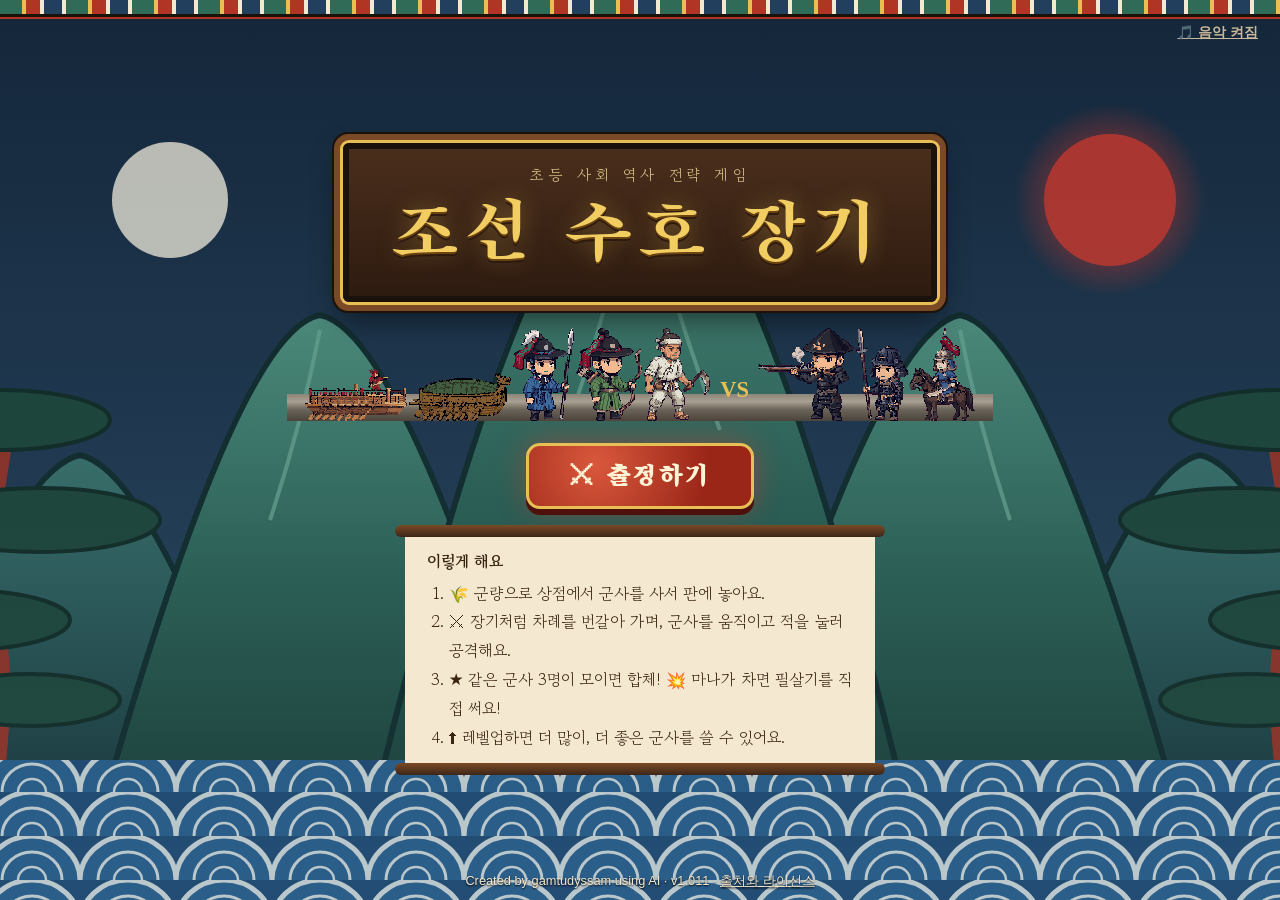
==== index.html @ 7b592078 "국악풍 배경 음악 4곡 추가, 음악·효과음 따로 끄기 (v1.011) Co-Authored-By: Claude Opus 5.5 <noreply@anthropic.com>" ====
<!doctype html>
<html lang="ko">
<head>
<meta charset="utf-8">
<meta name="viewport" content="width=device-width, initial-scale=1, maximum-scale=1, user-scalable=no">
<title>조선 수호 장기</title>
<link rel="preconnect" href="https://fonts.googleapis.com">
<link rel="preconnect" href="https://fonts.gstatic.com" crossorigin>
<link rel="stylesheet" href="https://fonts.googleapis.com/css2?family=Song+Myung&family=Gowun+Batang:wght@400;700&display=swap">
<link rel="stylesheet" href="style.css?v=1.011">
<link rel="stylesheet" href="theme.css?v=1.011">
</head>
<body>

<!-- 시작 화면 -->
<section id="title" class="screen">
  <svg class="ilwol" viewBox="0 0 1600 900" preserveAspectRatio="xMidYMid slice" aria-hidden="true">
    <defs>
      <linearGradient id="gSky" x1="0" y1="0" x2="0" y2="1"><stop offset="0" stop-color="#14263a"/><stop offset="1" stop-color="#2c4c66"/></linearGradient>
      <linearGradient id="gPeak" x1="0" y1="0" x2="0" y2="1"><stop offset="0" stop-color="#5aa58a"/><stop offset=".55" stop-color="#2f6b57"/><stop offset="1" stop-color="#1c4436"/></linearGradient>
      <linearGradient id="gPeak2" x1="0" y1="0" x2="0" y2="1"><stop offset="0" stop-color="#3f7f73"/><stop offset="1" stop-color="#1a3c3a"/></linearGradient>
      <pattern id="pWave" width="96" height="44" patternUnits="userSpaceOnUse">
        <rect width="96" height="44" fill="#1f4d78"/>
        <path d="M-48 44 A48 44 0 0 1 48 44 M48 44 A48 44 0 0 1 144 44" fill="#2a6596" stroke="#e9f1ee" stroke-width="5"/>
        <path d="M-30 44 A30 28 0 0 1 30 44 M66 44 A30 28 0 0 1 126 44" fill="none" stroke="#e9f1ee" stroke-width="3"/>
        <path d="M-14 44 A14 13 0 0 1 14 44 M82 44 A14 13 0 0 1 110 44" fill="none" stroke="#e9f1ee" stroke-width="2.5"/>
      </pattern>
      <radialGradient id="gSun"><stop offset=".7" stop-color="#d9392b"/><stop offset="1" stop-color="#d9392b" stop-opacity="0"/></radialGradient>
    </defs>
    <rect width="1600" height="900" fill="url(#gSky)"/>
    <circle cx="1270" cy="200" r="96" fill="url(#gSun)" opacity=".35"/>
    <circle cx="1270" cy="200" r="66" fill="#d9392b"/>
    <circle cx="330" cy="200" r="58" fill="#efeadb"/>
    <g stroke="#0f2a26" stroke-width="6" stroke-linejoin="round">
      <path d="M60 780 Q170 470 240 455 Q310 470 420 780 Z" fill="url(#gPeak2)"/>
      <path d="M1180 780 Q1290 470 1360 455 Q1430 470 1540 780 Z" fill="url(#gPeak2)"/>
      <path d="M270 780 Q400 330 480 315 Q560 330 700 780 Z" fill="url(#gPeak)"/>
      <path d="M900 780 Q1040 330 1120 315 Q1200 330 1330 780 Z" fill="url(#gPeak)"/>
      <path d="M540 780 Q690 170 800 150 Q910 170 1060 780 Z" fill="url(#gPeak)"/>
    </g>
    <g fill="none" stroke="#7fc3a6" stroke-width="4" opacity=".7">
      <path d="M800 170 Q770 300 730 420 M800 170 Q830 300 880 430"/><path d="M480 330 Q460 430 430 520"/><path d="M1120 330 Q1140 430 1170 520"/>
    </g>
    <g stroke="#f4f7f2" stroke-width="7" stroke-linecap="round" opacity=".9">
      <path d="M690 560 L680 760"/><path d="M915 560 L925 760"/>
    </g>
    <g class="pine">
      <path d="M150 900 C140 800 175 720 150 600 C135 520 170 460 160 400" stroke="#a8321f" stroke-width="22" fill="none"/>
      <path d="M1450 900 C1460 800 1425 720 1450 600 C1465 520 1430 460 1440 400" stroke="#a8321f" stroke-width="22" fill="none"/>
      <g fill="#1e4a35" stroke="#0f2a1e" stroke-width="4">
        <ellipse cx="160" cy="420" rx="110" ry="30"/><ellipse cx="200" cy="520" rx="120" ry="32"/><ellipse cx="120" cy="620" rx="110" ry="30"/><ellipse cx="190" cy="700" rx="90" ry="26"/>
        <ellipse cx="1440" cy="420" rx="110" ry="30"/><ellipse cx="1400" cy="520" rx="120" ry="32"/><ellipse cx="1480" cy="620" rx="110" ry="30"/><ellipse cx="1410" cy="700" rx="90" ry="26"/>
      </g>
    </g>
    <rect y="760" width="1600" height="140" fill="url(#pWave)"/>
    <rect width="1600" height="900" fill="url(#gSky)" opacity=".25"/>
  </svg>
  <div class="dancheong top"></div>
  <div class="title-box">
    <div class="hyunpan"><span class="hp-small">초등 사회 역사 전략 게임</span><h1>조선 수호 장기</h1></div>
    <div class="title-army" id="titleArmy"></div>
    <button class="btn seal" id="btnStart">⚔ 출정하기</button>
    <div class="howto scroll">
      <b>이렇게 해요</b>
      <ol>
        <li>🌾 군량으로 상점에서 군사를 사서 판에 놓아요.</li>
        <li>⚔ 장기처럼 차례를 번갈아 가며, 군사를 움직이고 적을 눌러 공격해요.</li>
        <li>★ 같은 군사 3명이 모이면 합체! 💥 마나가 차면 필살기를 직접 써요!</li>
        <li>⬆ 레벨업하면 더 많이, 더 좋은 군사를 쓸 수 있어요.</li>
      </ol>
    </div>
  </div>
  <button class="btn ghost music-corner" id="btnMusicT">🎵 음악 켜짐</button>
  <footer class="foot">Created by gamtudyssam using AI · <span class="ver"></span> · <a href="credits.html" target="_blank" rel="noopener">출처와 라이선스</a></footer>
</section>

<!-- 장 선택 -->
<section id="chapters" class="screen hidden">
  <div class="dancheong top"></div>
  <h2 class="scr-title">어느 전쟁터로 나갈까요?</h2>
  <div id="chapterList" class="chapter-list"></div>
  <p class="hint">처음이라면 1장부터 차례대로 해 보세요.</p>
  <button class="btn ghost" id="btnBackTitle">← 처음 화면</button>
</section>

<!-- 게임 화면 -->
<section id="game" class="screen hidden">
  <header class="topbar">
    <div class="tb-left">
      <div id="tbChapter" class="tb-ch"></div>
      <div id="tbStage" class="tb-stage"></div>
    </div>
    <div class="tb-right">
      <div id="tbSiege" class="siege-meters hidden">
        <div class="meter"><span>🍚 식량</span><div class="bar"><i id="mFood"></i></div></div>
        <div class="meter"><span>🔥 땔감</span><div class="bar"><i id="mWood"></i></div></div>
      </div>
      <div class="chip lv">Lv.<b id="tbLevel">1</b><div class="xpbar"><i id="tbXp"></i></div><small id="tbXpText"></small></div>
      <div class="chip gold">🌾 <b id="tbGold">0</b> <small id="tbInterest"></small></div>
      <div class="chip">👥 <b id="tbCap">0/0</b></div>
      <div class="chip streak hidden" id="tbStreak"></div>
      <button class="btn icon" id="btnMenu" aria-label="메뉴">⚙</button>
    </div>
  </header>

  <div class="game-main">
    <div class="board-col">
      <div id="board" class="board"></div>
      <div class="bench-label">대기석 <small>군사를 누른 뒤 판 아래쪽 칸을 누르면 놓여요</small></div>
      <div id="bench" class="bench"></div>
      <div class="tray-row"><b>🎒 아이템</b><div id="tray" class="tray"></div></div>
    </div>

    <aside class="side">
      <div id="prepControls" class="panel shop-panel">
        <div class="shop-head">
          <button class="btn small xp" id="btnXp">⬆ 레벨업 <small>🌾4</small></button>
          <span id="odds" class="odds"></span>
          <button class="btn small" id="btnReroll">🔄 다시 뽑기 <small>🌾1</small></button>
        </div>
        <div id="shop" class="shop"></div>
        <div class="row-btns">
          <button class="btn small danger" id="btnSell" disabled>팔기</button>
          <button class="btn big go" id="btnFight">⚔ 전투 시작</button>
        </div>
      </div>
      <div id="battleControls" class="panel hidden">
        <div class="battle-msg" id="battleMsg">우리 차례</div>
        <div class="battle-hint" id="battleHint">움직일 군사를 누르세요</div>
        <div class="battle-btns">
          <button class="btn sk" id="btnSkill" disabled>💥 필살기</button>
          <button class="btn" id="btnWait" disabled>✋ 이 군사는 쉬기</button>
        </div>
        <div class="battle-btns">
          <button class="btn small" id="btnAuto">🤖 남은 군사 자동</button>
          <button class="btn big go" id="btnEndTurn">차례 끝내기 ▶</button>
        </div>
        <button class="btn small" id="btnSpeed">⏩ 적 차례 빠르게</button>
      </div>
      <div class="panel" id="traitPanel"></div>
      <div class="panel info" id="infoPanel"></div>
    </aside>
  </div>
</section>

<!-- 이야기 상자 -->
<div id="story" class="overlay hidden">
  <div class="story-box">
    <div id="storyWho" class="story-who"></div>
    <div id="storyText" class="story-text"></div>
    <div class="story-foot"><button class="btn" id="btnStoryPrev">◀ 이전</button><span id="storyPage" class="muted"></span><button class="btn" id="btnStoryNext">다음 ▶</button></div>
  </div>
</div>

<!-- 범용 창 (퀴즈, 결과, 지도, 회의, 요약) -->
<div id="modal" class="overlay hidden">
  <div class="modal-box" id="modalBox"></div>
</div>

<!-- 메뉴 -->
<div id="menu" class="overlay hidden">
  <div class="modal-box menu-box">
    <h3>메뉴</h3>
    <button class="btn" id="btnMusic">🎵 음악 끄기</button>
    <button class="btn" id="btnSound">🔊 효과음 끄기</button>
    <button class="btn" id="btnRestartCh">↺ 이 장 처음부터</button>
    <button class="btn" id="btnToChapters">📜 장 선택으로</button>
    <button class="btn ghost" id="btnCloseMenu">닫기</button>
    <footer class="foot in-menu">Created by gamtudyssam using AI · <span class="ver"></span> · <a href="credits.html" target="_blank" rel="noopener">출처와 라이선스</a></footer>
  </div>
</div>

<div id="toast" class="toast hidden"></div>

<script src="data.js?v=1.011"></script>
<script src="sprites.js?v=1.011"></script>
<script src="sprites-hd.js?v=1.011"></script>
<script src="engine.js?v=1.011"></script>
<script src="game.js?v=1.011"></script>
</body>
</html>
---- style.css ----
/* 조선 수호 장기 — 스타일 (코드로 직접 만듦) */
:root {
  --bg: #1d2433;
  --bg2: #26304a;
  --panel: #2c3754;
  --panel2: #34416a;
  --ink: #f3ecdc;
  --muted: #a9b2c8;
  --gold: #f0c03a;
  --blue: #4f8de0;
  --red: #e0483d;
  --green: #3cb85c;
  --k: 3px;                        /* 도트 1칸 크기 (JS가 판 크기에 맞춰 바꿈) */
  --hexw: 80px;
  --bsize: min(94vw, 600px, 92vh);
  --sans: "Noto Sans KR", "Apple SD Gothic Neo", "Malgun Gothic", sans-serif;
  --serif: "Noto Serif KR", "AppleMyungjo", "Batang", "Nanum Myeongjo", serif;
}
* { box-sizing: border-box; -webkit-tap-highlight-color: transparent; }
html, body { margin: 0; min-height: 100%; }
body {
  background: radial-gradient(ellipse at 50% 0%, #34406a 0, var(--bg) 70%) fixed;
  color: var(--ink); font-family: var(--sans); font-size: 16px;
  user-select: none; -webkit-user-select: none; overflow-x: hidden;
}
.hidden { display: none !important; }
.muted { color: var(--muted); }
.small { font-size: .82rem; }
a { color: #9cc3ff; }

/* 버튼 */
.btn {
  font: inherit; font-weight: 800; border: 0; border-radius: 12px; padding: 10px 16px; min-height: 46px;
  background: #e9e1cd; color: #2a2118; box-shadow: 0 4px 0 #a99a78; cursor: pointer;
}
.btn:active { transform: translateY(2px); box-shadow: 0 2px 0 #a99a78; }
.btn:disabled { opacity: .45; }
.btn small { font-weight: 700; opacity: .8; }
.btn.big { font-size: 1.15rem; padding: 12px 22px; background: linear-gradient(#4f8de0, #2f68b8); color: #fff; box-shadow: 0 4px 0 #1d4680; }
.btn.go { background: linear-gradient(#ee5a4a, #c0322a); box-shadow: 0 5px 0 #7b1c18; flex: 1; font-size: 1.2rem; }
.btn.small { min-height: 42px; padding: 6px 12px; font-size: .92rem; }
.btn.xp { background: linear-gradient(#5fd07a, #2f9e50); color: #fff; box-shadow: 0 4px 0 #1d6a34; }
.btn.danger { background: #f6d6d3; color: #a2201a; }
.btn.ghost { background: transparent; box-shadow: none; text-decoration: underline; color: var(--muted); }
.btn.icon { width: 44px; min-height: 44px; padding: 0; font-size: 1.25rem; }
.btn.choice { display: block; width: 100%; margin: 8px 0; text-align: left; font-size: 1.05rem; background: #f7f1e3; border: 2px solid #e2d3b2; box-shadow: none; }
.btn.choice.right { background: #dff4e5; border-color: #2f9e50; }
.btn.choice.wrong { background: #fbe0de; border-color: #c0322a; }

/* 도트 그림 */
.spr {
  width: calc(28 * var(--k)); height: calc(26 * var(--k));
  background-image: url(img/units.png); background-repeat: no-repeat;
  background-size: calc(224 * var(--k)) calc(312 * var(--k));
  background-position: calc(var(--x0) * var(--k) * -1) calc(var(--y0) * var(--k) * -1);
  image-rendering: pixelated; image-rendering: crisp-edges;
}
body.beat .piece:not(.odd) .spr, body:not(.beat) .piece.odd .spr,
body.beat .mini:nth-child(odd) .spr { background-position: calc(var(--x1) * var(--k) * -1) calc(var(--y1) * var(--k) * -1); }
.piece.atk .spr { background-position: calc(var(--xa) * var(--k) * -1) calc(var(--ya) * var(--k) * -1) !important; }
.piece.e .spr, .mini.e .spr { transform: scaleX(-1); }
.mini { display: inline-grid; place-items: center; --k: 2px; }

/* 시작 화면 */
.screen { min-height: 100vh; min-height: 100dvh; }
#title { display: flex; flex-direction: column; align-items: center; justify-content: center; padding: 24px 16px 60px; position: relative; }
.title-box { text-align: center; max-width: 560px; }
.title-army { display: flex; justify-content: center; align-items: flex-end; gap: 2px; flex-wrap: wrap; }
.title-army .mini { --k: 3px; }
.title-army .vs { font-family: var(--serif); font-weight: 900; color: var(--gold); font-size: 1.4rem; margin: 0 8px 18px; }
.title-box h1 { font-family: var(--serif); font-size: clamp(2.3rem, 8vw, 3.6rem); margin: 8px 0 4px; letter-spacing: .08em; color: var(--gold); text-shadow: 0 3px 0 #6b4a10, 0 0 24px rgba(240,192,58,.35); }
.title-box .sub { color: var(--muted); margin: 0 0 22px; }
.howto { margin-top: 24px; text-align: left; background: var(--panel); border-radius: 14px; padding: 14px 18px; }
.howto ol { margin: 6px 0 0; padding-left: 22px; line-height: 1.8; }
.foot { position: absolute; bottom: 10px; left: 0; right: 0; text-align: center; font-size: .8rem; color: var(--muted); }
.foot a { color: var(--muted); }
.foot.in-menu { position: static; margin-top: 18px; }

#chapters { padding: 24px 16px; max-width: 960px; margin: 0 auto; text-align: center; }
.scr-title { font-family: var(--serif); font-size: 1.8rem; color: var(--gold); }
.chapter-list { display: grid; grid-template-columns: repeat(auto-fit, minmax(250px, 1fr)); gap: 16px; margin: 20px 0; }
.ch-card { text-align: left; border-radius: 16px; padding: 16px; color: #fff; min-height: 200px; display: flex; flex-direction: column; gap: 8px; cursor: pointer; border: 0; font: inherit; box-shadow: 0 5px 0 rgba(0,0,0,.35); }
.ch-faces { display: flex; gap: 4px; }
.ch-faces .mini { --k: 2.4px; background: rgba(255,255,255,.12); border-radius: 10px; }
.ch-card h3 { margin: 0; font-family: var(--serif); font-size: 1.3rem; }
.ch-card p { margin: 0; opacity: .92; font-size: .95rem; line-height: 1.5; }
.ch-card .ch-status { margin-top: auto; font-weight: 800; }
.hint { color: var(--muted); }

/* 위쪽 막대 */
#game { display: flex; flex-direction: column; }
.topbar { display: flex; justify-content: space-between; align-items: center; gap: 8px; padding: 6px 12px; background: rgba(10,14,24,.55); flex-wrap: wrap; }
.tb-ch { font-size: .8rem; color: var(--muted); }
.tb-stage { font-family: var(--serif); font-weight: 900; font-size: 1.15rem; color: var(--gold); }
.tb-right { display: flex; gap: 6px; align-items: center; flex-wrap: wrap; }
.chip { background: var(--panel); border-radius: 999px; padding: 7px 12px; font-size: .95rem; white-space: nowrap; display: flex; align-items: center; gap: 6px; }
.chip.gold b { color: var(--gold); font-size: 1.1rem; }
.chip small { color: #8fe0a0; font-weight: 700; }
.chip.lv b { color: #8fe0a0; font-size: 1.05rem; }
.xpbar { width: 56px; height: 8px; background: #151b2a; border-radius: 4px; overflow: hidden; }
.xpbar i { display: block; height: 100%; background: #5fd07a; transition: width .4s; }
.chip.streak { background: #6b2a1a; color: #ffd0a0; font-weight: 800; }
.siege-meters { display: flex; gap: 8px; }
.meter { font-size: .78rem; }
.meter .bar { width: 72px; height: 9px; background: #151b2a; border-radius: 5px; overflow: hidden; }
.meter .bar i { display: block; height: 100%; background: #f0a030; transition: width .6s; }

/* 본문 */
.game-main { display: flex; gap: 12px; padding: 10px; justify-content: center; align-items: flex-start; flex-wrap: wrap; }
.board-col { display: flex; flex-direction: column; align-items: center; width: var(--bsize); }

/* 육각 판 */
.board { width: 100%; aspect-ratio: 1.3674; position: relative; border-radius: 18px; overflow: visible; margin-top: 10px; }
.board::before { content: ""; position: absolute; inset: -10px; border-radius: 22px; background: linear-gradient(#3a4a3a, #2a3426); box-shadow: 0 10px 24px rgba(0,0,0,.45); z-index: -1; }
.board.sea::before { background: linear-gradient(#21507a, #173a5c); }
.board.siege::before { background: linear-gradient(#4a3a30, #2e241e); }
.hex { position: absolute; clip-path: polygon(50% 0, 100% 25%, 100% 75%, 50% 100%, 0 75%, 0 25%); transform: scale(.94); cursor: pointer; }
.hex.foe { background: rgba(180,80,70,.28); }
.hex.mine { background: rgba(110,170,120,.32); }
.board.sea .hex.foe { background: rgba(140,90,110,.35); }
.board.sea .hex.mine { background: rgba(110,170,220,.32); }
.board.siege .hex.wall { background: rgba(170,165,150,.45); }
.hex.hl { background: rgba(120,200,255,.55) !important; animation: hlp 1s infinite; }
@keyframes hlp { 50% { filter: brightness(1.25); } }
.frontline { position: absolute; left: 2%; right: 2%; top: calc(100% * (2 * 0.75 + 1 + 0.125) / 4.75); height: 2px; background: repeating-linear-gradient(90deg, rgba(255,230,160,.55) 0 8px, transparent 8px 16px); pointer-events: none; }

/* 말 */
.piece { position: absolute; width: calc(100% / 7.5); height: calc(100% / 4.75); display: grid; place-items: end center; pointer-events: none; transition: left .32s ease, top .32s ease, translate .12s, opacity .5s; z-index: 2; }
.piece .spr { position: relative; z-index: 2; margin-bottom: 4%; transition: filter .1s; }
.piece .base { position: absolute; bottom: 6%; left: 18%; right: 18%; height: 20%; border-radius: 50%; background: radial-gradient(closest-side, var(--tc, #888) 55%, transparent 100%); opacity: .9; z-index: 1; }
.piece .base.enemy { --tc: #c0322a; opacity: .55; }
.piece.fixed .base { display: none; }
.slot .piece, .mini .piece { position: relative; width: 100%; height: 100%; left: 0; top: 0; }
.stars { position: absolute; top: -2%; left: 0; right: 0; text-align: center; color: var(--gold); font-size: calc(var(--hexw) * .2); letter-spacing: -.12em; text-shadow: 0 1px 0 #5a3a00, 0 0 6px rgba(240,192,58,.8); z-index: 4; }
.stars.s3 { color: #ffe680; }
.bars { position: absolute; top: 4%; left: 16%; right: 16%; z-index: 4; display: grid; gap: 1px; }
.hpb, .mpb { position: relative; height: calc(var(--hexw) * .07); min-height: 4px; background: rgba(0,0,0,.6); border-radius: 2px; overflow: hidden; }
.mpb { height: calc(var(--hexw) * .045); min-height: 3px; }
.hpb .hp { position: absolute; left: 0; top: 0; bottom: 0; background: #3cdc6a; transition: width .2s; }
.piece.e .hpb .hp { background: #f0503f; }
.hpb .sh { position: absolute; top: 0; bottom: 0; background: #f4f4f4; }
.mpb .mp { position: absolute; left: 0; top: 0; bottom: 0; background: #4fb0ff; transition: width .2s; }
.its { position: absolute; bottom: -2%; left: 0; right: 0; display: flex; justify-content: center; gap: 1px; font-size: calc(var(--hexw) * .17); z-index: 4; }
.piece.sel .spr { filter: drop-shadow(0 0 3px #7fd0ff) drop-shadow(0 0 6px #7fd0ff); }
.piece.can-item .spr { filter: drop-shadow(0 0 3px #ffe070); }
.piece.flash .spr { animation: flash .18s; }
.piece.dead { opacity: 0; transform: scale(.6) rotate(-8deg); transition: opacity .5s, transform .5s; }
.piece.stunned .spr { filter: grayscale(.6) brightness(.85); }
.piece.preview { opacity: .92; }
.piece.merged .spr { animation: merged 0.8s; }
@keyframes flash { 50% { filter: brightness(2.2) saturate(.3); } }
@keyframes merged { 0% { filter: brightness(3); transform: scale(1.4); } 100% { filter: none; transform: scale(1); } }

.shot { position: absolute; z-index: 6; pointer-events: none; transition: left .2s linear, top .2s linear; margin: -2px 0 0 -10px; }
.shot.arrow { width: 22px; height: 3px; background: linear-gradient(90deg, #d8c090 70%, #e3e8ee 70%); border-radius: 2px; }
.shot.ball { width: 10px; height: 10px; margin: -5px 0 0 -5px; border-radius: 50%; background: #222; box-shadow: 0 0 6px #ff9a1f, 0 0 2px #fff inset; }
.ftext { position: absolute; transform: translate(-50%, -50%); font-weight: 900; color: #fff; text-shadow: 0 0 3px #000, 0 2px 0 #000; font-size: calc(var(--hexw) * .26); z-index: 8; pointer-events: none; animation: rise .9s forwards; white-space: nowrap; }
.ftext.p { color: #ffd6d0; }
.ftext.sk { color: #ffb040; font-size: calc(var(--hexw) * .32); }
.ftext.crit { color: #ffe14d; font-size: calc(var(--hexw) * .38); }
.ftext.heal { color: #7dff9a; }
.ftext.cast { color: #fff; font-size: calc(var(--hexw) * .24); background: rgba(20,30,60,.75); padding: 2px 8px; border-radius: 999px; animation: castup 1.1s forwards; }
.ftext.cast.e { background: rgba(120,20,20,.8); }
@keyframes rise { 0% { transform: translate(-50%, -30%) scale(1.3); } 100% { transform: translate(-50%, -140%); opacity: 0; } }
@keyframes castup { 0% { transform: translate(-50%, 0) scale(.6); } 20% { transform: translate(-50%, -60%) scale(1.15); } 80% { opacity: 1; } 100% { transform: translate(-50%, -110%); opacity: 0; } }
.fx { position: absolute; z-index: 7; pointer-events: none; image-rendering: pixelated; background-repeat: no-repeat; }
.banner { position: absolute; left: 50%; top: 45%; transform: translate(-50%, -50%); z-index: 9; font-family: var(--serif); font-weight: 900; font-size: clamp(1.3rem, 4vw, 2.2rem); color: #fff; padding: 10px 28px; border-radius: 12px; white-space: nowrap; pointer-events: none; animation: bannerIn 1.3s forwards; }
.banner.p { background: linear-gradient(90deg, transparent, rgba(30,70,150,.92) 15%, rgba(30,70,150,.92) 85%, transparent); text-shadow: 0 2px 0 #102040; }
.banner.e { background: linear-gradient(90deg, transparent, rgba(150,30,30,.92) 15%, rgba(150,30,30,.92) 85%, transparent); }
@keyframes bannerIn { 0% { transform: translate(-50%, -50%) scaleX(0); } 12% { transform: translate(-50%, -50%) scaleX(1.05); } 20%, 80% { transform: translate(-50%, -50%) scaleX(1); opacity: 1; } 100% { opacity: 0; } }
.board.shake { animation: shake .35s; }
@keyframes shake { 20% { transform: translate(-5px, 3px); } 40% { transform: translate(5px, -3px); } 60% { transform: translate(-3px, -2px); } 80% { transform: translate(3px, 2px); } }

/* 대기석, 아이템 */
.bench-label { margin: 18px 0 4px; font-weight: 800; font-size: .95rem; align-self: flex-start; }
.bench-label small { font-weight: 400; color: var(--muted); margin-left: 6px; }
.bench { display: grid; grid-template-columns: repeat(6, 1fr); gap: 6px; width: 100%; }
.slot { aspect-ratio: 1.15; min-width: 0; border-radius: 12px; background: rgba(255,255,255,.06); border: 2px dashed rgba(255,255,255,.18); position: relative; cursor: pointer; overflow: hidden; }
.slot .piece { --k: calc(var(--kb, 3px)); }
.slot .its { bottom: 0; }
.tray-row { display: flex; align-items: center; gap: 10px; width: 100%; margin-top: 8px; }
.tray { display: flex; gap: 6px; flex-wrap: wrap; min-height: 44px; align-items: center; }
.item { width: 46px; height: 46px; border-radius: 10px; border: 2px solid #6a7aa0; background: var(--panel2); font-size: 1.5rem; cursor: pointer; }
.item.sel { border-color: var(--gold); box-shadow: 0 0 10px var(--gold); }

/* 옆 패널 */
.side { width: min(94vw, 380px); display: flex; flex-direction: column; gap: 10px; }
.panel { background: var(--panel); border-radius: 14px; padding: 10px 12px; box-shadow: 0 3px 0 rgba(0,0,0,.3); }
.shop-head { display: flex; justify-content: space-between; align-items: center; gap: 6px; margin-bottom: 8px; }
.odds { font-size: .78rem; font-weight: 800; text-align: center; flex: 1; }
.shop { display: grid; grid-template-columns: repeat(5, 1fr); gap: 6px; }
.card { position: relative; font: inherit; color: var(--ink); border-radius: 10px; padding: 4px 2px 6px; display: flex; flex-direction: column; align-items: center; cursor: pointer; text-align: center;
  background: linear-gradient(180deg, var(--tc) -60%, #1d2433 75%); border: 2px solid var(--tc); min-height: 112px; }
.card:active { transform: translateY(2px); }
.card.sold { visibility: hidden; }
.card.poor { filter: grayscale(.8) brightness(.7); }
.card .mini { --k: 2.1px; }
.card .cname { font-weight: 800; font-size: .82rem; line-height: 1.1; }
.card .ctrait { font-size: .75rem; }
.card .ccost { font-weight: 900; color: var(--gold); font-size: .85rem; }
.card .pair { position: absolute; top: -8px; left: 50%; transform: translateX(-50%); background: var(--gold); color: #3a2a00; font-size: .7rem; font-weight: 900; padding: 1px 6px; border-radius: 999px; white-space: nowrap; animation: hlp 1s infinite; }
.card .pair.one { background: #8aa0c8; color: #102030; animation: none; }
.row-btns { display: flex; gap: 8px; margin-top: 10px; }
.battle-msg { font-family: var(--serif); font-size: 1.35rem; font-weight: 900; text-align: center; padding: 6px; color: var(--gold); }
#battleControls { text-align: center; }
.trait { display: grid; grid-template-columns: 24px 1fr auto; align-items: center; gap: 4px; padding: 3px 0; font-size: .92rem; color: var(--muted); }
.trait.on { color: var(--ink); font-weight: 800; }
.trait.on .ti { filter: drop-shadow(0 0 4px var(--gold)); }
.trait .tdesc { grid-column: 2 / 4; font-size: .75rem; font-weight: 400; color: var(--muted); }
.crisis { margin-top: 6px; padding: 6px 8px; border-radius: 8px; background: rgba(0,0,0,.25); font-size: .82rem; color: var(--muted); }
.crisis.on { background: linear-gradient(90deg, #a0501a, #d0902a); color: #fff; font-weight: 800; }
.info { min-height: 110px; }
.info-head { display: flex; gap: 8px; align-items: center; }
.info-head .mini { --k: 2.4px; background: rgba(0,0,0,.25); border-radius: 10px; }
.info h4 { margin: 0; font-size: 1.05rem; }
.tier { font-size: .7rem; color: #fff; padding: 1px 6px; border-radius: 999px; vertical-align: middle; }
.stats { font-size: .85rem; color: var(--muted); }
.skill { margin-top: 6px; font-size: .88rem; background: rgba(79,176,255,.15); border-radius: 8px; padding: 6px 8px; }
.fact { margin: 8px 0 0; line-height: 1.5; font-size: .92rem; }

/* 겹창 */
.overlay { position: fixed; inset: 0; background: rgba(5,8,16,.62); display: flex; align-items: flex-end; justify-content: center; z-index: 50; padding: 16px; }
#modal, #menu { align-items: center; }
.story-box { background: #f7f1e3; color: #2a2118; border-radius: 18px; padding: 18px 20px; width: min(760px, 100%); box-shadow: 0 6px 0 #a99a78; margin-bottom: 4vh; }
.story-who { display: inline-block; font-weight: 900; background: #2f68b8; color: #fff; padding: 4px 12px; border-radius: 999px; margin-bottom: 10px; }
.story-who.king { background: var(--gold); color: #3a2a00; }
.story-who.guide { background: #2f9e50; }
.story-text { font-size: 1.25rem; line-height: 1.7; min-height: 3.4em; word-break: keep-all; }
.story-foot { display: flex; justify-content: space-between; align-items: center; gap: 10px; margin-top: 12px; }
#btnStoryPrev { min-width: 96px; }
.story-foot .muted { color: #8a7a62; }
.modal-box { background: #f7f1e3; color: #2a2118; border-radius: 18px; padding: 20px; width: min(640px, 100%); max-height: 92vh; overflow: auto; box-shadow: 0 6px 0 #a99a78; text-align: center; }
.modal-box .muted { color: #8a7a62; }
.modal-box h3 { font-family: var(--serif); font-size: 1.5rem; margin: 4px 0 12px; }
.modal-box p { line-height: 1.6; word-break: keep-all; }
.modal-box .q { font-size: 1.2rem; font-weight: 700; text-align: left; }
.why { text-align: left; background: #ece2c8; border-radius: 10px; padding: 10px 12px; margin-top: 10px; }
.menu-box { display: flex; flex-direction: column; gap: 10px; width: min(360px, 100%); }
.menu-box .foot a { color: #6a5a42; }
.big-result { font-family: var(--serif); font-size: 2.8rem; font-weight: 900; margin: 6px 0; }
.big-result.win { color: #2f68b8; } .big-result.lose { color: #c0322a; }
.income { background: #ece2c8; border-radius: 12px; padding: 10px 14px; margin: 10px auto 14px; max-width: 340px; text-align: left; font-size: .95rem; line-height: 1.7; }
.income div { display: flex; justify-content: space-between; }
.income .sum { border-top: 1px dashed #a99a78; margin-top: 4px; padding-top: 4px; font-weight: 900; justify-content: center; }
.item-pick { display: grid; grid-template-columns: repeat(3, 1fr); gap: 10px; margin-top: 10px; }
.ipick { border: 2px solid #c9b48a; background: #fff; border-radius: 14px; padding: 12px 8px; font: inherit; cursor: pointer; display: flex; flex-direction: column; align-items: center; gap: 6px; }
.ipick:active { border-color: #2f68b8; }
.ipick .big-ic { font-size: 2.4rem; }
.ipick small { color: #6a5a42; line-height: 1.4; }
.dmg-cards { display: grid; gap: 10px; margin: 12px 0; text-align: left; }
.dmg-card { display: flex; gap: 12px; align-items: center; background: #ece2c8; border-radius: 12px; padding: 12px; font-size: 1.05rem; line-height: 1.5; opacity: 0; animation: appear .5s forwards; }
.dmg-card .ic { font-size: 2rem; }
@keyframes appear { to { opacity: 1; } }
.summary { font-size: 1.15rem; line-height: 2; text-align: left; word-break: keep-all; }
.blank { display: inline-block; min-width: 4.5em; padding: 0 8px; margin: 0 2px; border-radius: 8px; background: #fff; border: 2px dashed #a98a45; color: transparent; cursor: pointer; text-align: center; line-height: 1.6; }
.blank.open { color: #2f68b8; font-weight: 900; border-style: solid; }
.stars-big { font-size: 2.4rem; color: #e0a020; letter-spacing: .1em; }
.meeting { display: grid; grid-template-columns: 1fr 1fr; gap: 10px; margin: 12px 0; }
.opinion { background: #fff; border: 2px solid #e2d3b2; border-radius: 14px; padding: 12px; text-align: left; cursor: pointer; font: inherit; }
.opinion b { display: block; margin-bottom: 6px; }
.opinion small { display: block; margin-top: 8px; color: #2f9e50; font-weight: 700; }
.map-wrap svg { width: 100%; max-height: 52vh; }
.toast { position: fixed; left: 50%; top: 14%; transform: translateX(-50%); background: rgba(10,14,24,.9); color: #fff; padding: 12px 20px; border-radius: 999px; font-weight: 800; z-index: 80; pointer-events: none; border: 1px solid rgba(240,192,58,.5); }

/* 화면 방향 */
@media (orientation: landscape) and (min-width: 900px) {
  :root { --bsize: min(56vw, calc((100vh - 250px) * 1.3674), 760px); }
}
@media (orientation: portrait) {
  :root { --bsize: min(94vw, 46vh * 1.3674, 640px); }
  .side { width: var(--bsize); }
  .game-main { gap: 8px; padding-top: 14px; }
}
@media (max-width: 600px) {
  body { font-size: 15px; }
  .story-text { font-size: 1.08rem; }
  .meeting { grid-template-columns: 1fr; }
  .item-pick { grid-template-columns: 1fr; }
  .chip { padding: 5px 8px; font-size: .82rem; }
  .shop { gap: 4px; }
  .card .mini { --k: 1.6px; }
}

/* 차례제 전투: 갈 수 있는 칸(파랑), 공격할 수 있는 적(빨강), 이미 움직인 군사(흐림) */
.hex.mv { background: rgba(90,175,255,.6) !important; animation: hlp 1s infinite; }
.hex.tg { background: rgba(235,60,45,.62) !important; animation: hlp .8s infinite; }
.piece.can-act .spr { animation: canAct 1.1s infinite; }
@keyframes canAct { 50% { filter: drop-shadow(0 0 3px #ffe58a) drop-shadow(0 0 5px #ffe58a); } }
.piece.done .spr { filter: grayscale(.75) brightness(.78); }
.piece.tgt .spr { filter: drop-shadow(0 0 3px #ff4a35) drop-shadow(0 0 6px #ff4a35); }
.piece.sk-ready .mpb { box-shadow: 0 0 5px 1px #7fd0ff; }
.battle-hint { font-size: .95rem; color: var(--muted); min-height: 2.6em; margin: 0 4px 6px; line-height: 1.35; }
.battle-btns { display: flex; gap: 8px; justify-content: center; flex-wrap: wrap; margin: 6px 0; }
.battle-btns .btn { flex: 1 1 140px; }
.btn.sk.ready { background: linear-gradient(#7fd0ff, #2f7fd0); color: #fff; animation: skPulse 1s infinite; }
@keyframes skPulse { 50% { box-shadow: 0 0 0 3px rgba(127,208,255,.6), 0 0 16px rgba(127,208,255,.8); } }
.info .stats.now { color: #ffe58a; font-weight: 700; }
/* 세로 화면(휴대폰·태블릿): 전투 중에는 대기석·아이템을 숨겨 버튼을 판 바로 아래로 */
@media (orientation: portrait) {
  .in-battle .bench-label, .in-battle .bench, .in-battle .tray-row { display: none; }
}
@media (max-width: 600px) {
  .battle-btns .btn { flex-basis: 120px; font-size: .95rem; padding-left: 8px; padding-right: 8px; }
  .battle-btns .btn.go { font-size: 1.1rem; }
  .battle-msg { font-size: 1.15rem; }
}

/* ───── 역사 규칙 표시 ───── */
/* 숲 칸: 의병이 숨는 곳 */
.hex.forest { box-shadow: inset 0 0 0 999px rgba(38,110,48,.5); }
.hex.forest::after { content: ""; position: absolute; inset: 4% 6%; background: url(img/tiles/forest.png) center / contain no-repeat; image-rendering: pixelated; pointer-events: none; }
.hex.forest.mv, .hex.forest.tg, .hex.forest.hl { box-shadow: none; }
/* 숲에 숨은 의병: 반투명 */
.piece.hidden-in .spr { opacity: .6; }
.piece.hidden-in::before { content: "🌲숨음"; position: absolute; top: -2%; left: 50%; transform: translateX(-50%); z-index: 4; font-size: calc(var(--hexw, 60px) * .14); font-weight: 800; color: #d8ffd0; text-shadow: 0 1px 2px #000; white-space: nowrap; }
/* 학익진이 되는 적 */
.piece.crane::before { content: "🪶학익진"; position: absolute; top: -4%; left: 50%; transform: translateX(-50%); z-index: 4; font-size: calc(var(--hexw, 60px) * .15); font-weight: 900; color: #fff3c0; background: rgba(34,64,94,.9); padding: 1px 5px; border-radius: 6px; white-space: nowrap; }
/* 설명 칸의 역사 규칙 */
.info .rule { margin: 6px 0; padding: 6px 10px; border-radius: 8px; background: rgba(47,107,87,.35); font-size: .9rem; }
/* 문제 위 꼬리표 */
.qtag { display: inline-block; font-size: .72rem; font-weight: 800; padding: 2px 8px; border-radius: 999px; background: #22405e; color: #f4e9d0; vertical-align: middle; }
.story-who.news { background: #6b3a3a; }
/* 역사 한마디 말풍선 */
.board-col { position: relative; }
.saying { position: absolute; left: 50%; top: 8px; transform: translateX(-50%); width: min(94%, 560px); z-index: 20; display: flex; gap: 10px; align-items: center;
  background: rgba(244,233,208,.97); color: #3a2414; border: 2px solid #3d2618; box-shadow: 0 0 0 2px #e7bf55, 0 8px 18px rgba(0,0,0,.45);
  border-radius: 10px; padding: 8px 12px; font-family: var(--body2, inherit); font-size: .98rem; line-height: 1.45; pointer-events: none; animation: sayIn .3s; }
.saying p { margin: 0; }
.saying b { color: #8e2418; }
.saying .mini { flex: none; --k: 2px; }
.saying.out { opacity: 0; transition: opacity .4s; }
@keyframes sayIn { from { opacity: 0; transform: translate(-50%, -8px); } }
@media (max-width: 600px) { .saying { font-size: .88rem; padding: 6px 8px; } .saying .mini { --k: 1.5px; } }

/* ───── 지형 칸 (2차) ───── */
.hex.river { box-shadow: inset 0 0 0 999px rgba(40,110,200,.38); }
.hex.river::after { content: ""; position: absolute; inset: 6% 8%; background: url(img/tiles/river.png) center / contain no-repeat; image-rendering: pixelated; opacity: .9; pointer-events: none; }
.hex.site { box-shadow: inset 0 0 0 999px rgba(200,60,40,.28); }
.hex.site::after { content: ""; position: absolute; inset: 4% 8%; background: url(img/tiles/site.png) center / contain no-repeat; image-rendering: pixelated; pointer-events: none; animation: hlp 1.2s infinite; }
.hex.fort { box-shadow: inset 0 0 0 999px rgba(231,191,85,.42); }
.hex.fort::after { content: ""; position: absolute; inset: 2% 4%; background: url(img/tiles/fort.png) center / contain no-repeat; image-rendering: pixelated; pointer-events: none; }
.hex.paddy { box-shadow: inset 0 0 0 999px rgba(150,170,60,.4); }
.hex.paddy::after { content: ""; position: absolute; inset: 8% 8%; background: url(img/tiles/paddy.png) center / contain no-repeat; image-rendering: pixelated; opacity: .95; pointer-events: none; }
.hex.rock { box-shadow: inset 0 0 0 999px rgba(70,64,58,.75); cursor: not-allowed; }
.hex.rock::after { content: ""; position: absolute; inset: 4% 6%; background: url(img/tiles/rock.png) center / contain no-repeat; image-rendering: pixelated; pointer-events: none; }
.hex.river.mv, .hex.river.tg, .hex.site.mv, .hex.site.tg, .hex.fort.mv, .hex.fort.tg, .hex.paddy.mv, .hex.paddy.tg,
.hex.river.hl, .hex.site.hl, .hex.fort.hl, .hex.paddy.hl { box-shadow: none; }
/* 성벽: 새 그림 없이 돌담 무늬 */
.spr.wallblock { background: url(img/tiles/wall.png) center bottom / contain no-repeat; image-rendering: pixelated; border: 0; box-shadow: none; }
.piece.e .spr.wallblock { transform: none; }
.piece.spawn .spr { animation: merged .8s; }
/* 순서 맞추기 · 원인→결과 잇기 */
.order { display: grid; gap: 6px; }
.order .ocard { text-align: left; }
.order .ocard.on { background: #f2cd62; color: #3a2414; }
.onum { font-weight: 900; color: #8e2418; }
.effects { display: grid; gap: 4px; margin: 6px 0 10px; padding: 8px 10px; background: rgba(47,107,87,.15); border-radius: 8px; text-align: left; }
.match { display: grid; gap: 8px; }
.mrow { display: flex; gap: 8px; align-items: center; justify-content: space-between; text-align: left; }
.mrow .cause { flex: 1; }
.mbtns { display: flex; gap: 4px; flex: none; }
.mbtn { min-width: 40px; padding: 6px 8px; }
.mbtn.on { background: #f2cd62; color: #3a2414; box-shadow: 0 0 0 2px #8e2418; }
.ans { text-align: left; margin: 6px 0; padding-left: 20px; }
@media (max-width: 600px) { .mrow { flex-direction: column; align-items: stretch; } .mbtns { justify-content: flex-end; } }
.piece .spr.wallblock { width: calc(28 * var(--k)); height: calc(26 * var(--k)); }
.music-corner { position: absolute; top: 10px; right: 10px; z-index: 5; font-size: .85rem; padding: 6px 12px; }
---- theme.css ----
/* 조선 수호 장기 — 역사 테마 초안 (옻칠·한지·단청·주칠) (코드로 직접 만듦) */
:root {
  --ink: #f6ecd6; --muted: #c9b89a;
  --hanji: #f4e9d0; --hanji2: #e9dbb9;
  --vermil: #b03524; --jade: #2f6b57; --navy: #22405e; --gold: #e7bf55;
  --title: "Song Myung", var(--serif);
  --body2: "Gowun Batang", var(--serif);
}
body { background: #1b120c radial-gradient(ellipse at 50% -10%, rgba(231,191,85,.16), transparent 60%) fixed; }

/* 단청 띠 */
.dancheong { height: 14px; width: 100%; position: relative; z-index: 3;
  background: repeating-linear-gradient(90deg, #2f6b57 0 22px, #e7bf55 22px 26px, #b03524 26px 40px, #f4e9d0 40px 44px, #22405e 44px 62px, #f4e9d0 62px 66px);
  box-shadow: 0 3px 0 #1b120c, 0 5px 0 #b03524; }
.dancheong.top { position: absolute; top: 0; left: 0; }
#chapters .dancheong.top { position: relative; margin: -24px -16px 18px; width: calc(100% + 32px); }

/* 버튼 */
.btn { background: linear-gradient(#f6ecd6, #e2d0a8); color: #3a2414; box-shadow: 0 4px 0 #8a6a3c; }
.btn.big { background: linear-gradient(#c84a32, #9a2a1c); color: #fff3d6; box-shadow: 0 4px 0 #5e160e, inset 0 0 0 2px rgba(231,191,85,.55); }
.btn.go { background: linear-gradient(#c84a32, #8e2418); color: #fff3d6; box-shadow: 0 5px 0 #4e100a, inset 0 0 0 2px rgba(231,191,85,.6); font-family: var(--title); font-size: 1.35rem; }
.btn.xp { background: linear-gradient(#3f8a6f, #245a48); color: #fff3d6; box-shadow: 0 4px 0 #123a2e; }
.btn.seal { font-family: var(--title); font-size: 1.6rem; letter-spacing: .12em; padding: 14px 40px; min-height: 60px; color: #fff3d6;
  background: radial-gradient(circle at 30% 30%, #d9583c, #9a2618 70%); border: 3px solid #e7bf55; border-radius: 14px;
  box-shadow: 0 6px 0 #4e100a, 0 0 30px rgba(217,57,43,.45); }
.btn.icon { background: linear-gradient(#3d2618, #2a1a12); color: var(--gold); box-shadow: 0 3px 0 #120a06, inset 0 0 0 1px rgba(231,191,85,.5); }

/* 시작 화면 */
#title { overflow: hidden; padding-top: 40px; }
.ilwol { position: absolute; inset: 0; width: 100%; height: 100%; z-index: 0; }
#title .title-box { position: relative; z-index: 2; }
#title .foot { z-index: 2; }
#title .foot, #title .foot a { color: #f4e9d0; text-shadow: 0 1px 2px #000; }
.hyunpan { display: inline-block; padding: 14px 44px 18px; margin: 30px 0 18px; position: relative;
  background: linear-gradient(#4a2e1c, #2e1b10); border: 6px solid #1b120c; border-radius: 6px;
  box-shadow: 0 0 0 3px #e7bf55, 0 0 0 9px #7a4a26, 0 0 0 11px #1b120c, 0 14px 30px rgba(0,0,0,.6); }
.hyunpan .hp-small { display: block; font-family: var(--body2); color: #d9c38a; font-size: .95rem; letter-spacing: .3em; }
.title-box h1 { font-family: var(--title); font-weight: 400; font-size: clamp(2.6rem, 9vw, 4.6rem); margin: 2px 0 0; letter-spacing: .12em;
  color: #f2cd62; text-shadow: 0 2px 0 #6b4310, 0 4px 0 #2e1b10, 0 0 22px rgba(242,205,98,.35); }
.title-army { padding: 4px 18px 0; margin: 4px auto 22px; display: inline-flex; flex-wrap: nowrap;
  background: linear-gradient(180deg, transparent 72%, #8c8478 72%, #a8a092 80%, #6c655b 88%, #4a443c 100%); }
.howto.scroll { position: relative; margin: 24px auto 0; max-width: 470px; background: var(--hanji); color: #3a2414; border-radius: 4px; padding: 16px 22px; font-family: var(--body2); }
.howto.scroll::before, .howto.scroll::after { content: ""; position: absolute; left: -10px; right: -10px; height: 12px; border-radius: 6px; background: linear-gradient(#7a4a26, #3d2618); }
.howto.scroll::before { top: -8px; } .howto.scroll::after { bottom: -8px; }

/* 장 선택 */
.scr-title { font-family: var(--title); font-weight: 400; font-size: 2.1rem; color: #f2cd62; }
.ch-card { background: var(--hanji) !important; color: #3a2414; border-radius: 6px; border-top: 14px solid var(--cc, #2f6b57); box-shadow: 0 6px 0 #6b4a26, 0 10px 22px rgba(0,0,0,.45); }
.ch-card h3 { font-family: var(--title); font-weight: 400; color: #2a1a12; }
.ch-card p { font-family: var(--body2); color: #5a4228; }
.ch-card .ch-status { color: var(--vermil); font-family: var(--title); font-weight: 400; }

/* 게임 화면 */
.topbar { background: linear-gradient(#3d2618, #2a1a12); border-bottom: 3px solid #e7bf55; box-shadow: 0 3px 0 #1b120c, 0 6px 0 #b03524; margin-bottom: 6px; }
.tb-stage { font-family: var(--title); font-weight: 400; font-size: 1.3rem; color: #f2cd62; }
.chip { background: #1b120c; border: 1px solid rgba(231,191,85,.45); }
.panel { background: linear-gradient(#3d2618, #2a1a12); border: 1px solid rgba(231,191,85,.35); }
.card { background: linear-gradient(180deg, var(--tc) -70%, #2a1a12 70%); }
.board { background-size: 100% 100%; image-rendering: pixelated; border-radius: 6px; }
.board.bg-sea { background-image: url(img/bg/sea.png); }
.board.bg-river { background-image: url(img/bg/river.png); }
.board.bg-riverN { background-image: url(img/bg/riverN.png); }
.board.bg-field { background-image: url(img/bg/field.png); }
.board.bg-snow { background-image: url(img/bg/snow.png); }
.board::before, .board.sea::before, .board.siege::before { inset: -14px; border-radius: 10px;
  background: linear-gradient(135deg, #6b4226, #3d2618 40%, #5a3820 60%, #2a1a12); box-shadow: inset 0 0 0 3px #e7bf55, inset 0 0 0 6px #1b120c, 0 12px 26px rgba(0,0,0,.6); }
.hex, .hex.foe, .hex.mine, .board.sea .hex.foe, .board.sea .hex.mine, .board.siege .hex.wall { background: rgba(255,248,225,.3); transform: none; }
.hex.foe { background: rgba(255,200,180,.28); }
.hex.hl { background: rgba(242,205,98,.95) !important; }
.board.bg-river .frontline, .board.bg-riverN .frontline { display: none; }
.slot { background: rgba(61,38,24,.75); border: 2px solid rgba(231,191,85,.35); }

/* 이야기·창: 한지 */
.story-box, .modal-box { background-color: var(--hanji); border: 3px solid #3d2618; box-shadow: 0 0 0 4px #e7bf55, 0 0 0 8px #3d2618, 0 14px 30px rgba(0,0,0,.6); border-radius: 6px; }
.story-text, .modal-box p, .why, .dmg-card, .summary { font-family: var(--body2); }
.story-who, .modal-box h3, .big-result { font-family: var(--title); font-weight: 400; }

/* 시작 화면 크기 맞춤: PC에서 제목이 두 줄로 나뉘지 않게, 휴대폰에서 화면 밖으로 넘치지 않게 */
#title .title-box { max-width: 760px; width: 100%; }
.title-box h1 { white-space: nowrap; }
@media (max-width: 840px) {
  .title-army { padding: 4px 8px 0; max-width: 100%; }
  .title-army .mini { --k: 2px; }
  .title-army .vs { margin: 0 4px 12px; font-size: 1.1rem; }
}
@media (max-width: 560px) {
  .hyunpan { padding: 10px 18px 14px; margin: 22px 0 14px; }
  .hyunpan .hp-small { font-size: .8rem; letter-spacing: .18em; }
  .title-box h1 { font-size: clamp(1.9rem, 10vw, 2.6rem); letter-spacing: .06em; }
  .howto.scroll { padding: 14px 16px; font-size: .92rem; }
}
@media (max-width: 540px) {
  /* 좁은 휴대폰: 군사 8명이 다 들어가지 않으니 5명만 보여 줌 */
  .title-army .mini:nth-child(2), .title-army .mini:nth-child(4), .title-army .mini:nth-last-child(2) { display: none; }
  .title-army .mini { margin: 0 -4px; }
}

/* 육각 칸 테두리를 조금 더 또렷하게 (배경 그림 위에서도 칸이 보이게) */
.hex, .hex.foe, .hex.mine, .board.sea .hex.foe, .board.sea .hex.mine { background: rgba(40,24,12,.38); }
.hex::before { content: ""; position: absolute; inset: 1.5px; clip-path: polygon(50% 0, 100% 25%, 100% 75%, 50% 100%, 0 75%, 0 25%); background: rgba(255,248,225,.10); pointer-events: none; }
.hex.foe::before { background: rgba(255,170,150,.12); }
.hex.mine::before { background: rgba(255,248,225,.14); }

/* 1-1 상륙전 배경, 배에 탄 군사 */
.board.bg-landing { background-image: url(img/bg/landing.png); }
.hex.water::after { content: ""; position: absolute; inset: 0; background: rgba(40,110,180,.10); pointer-events: none; }
.piece .cargo { position: absolute; bottom: 30%; left: 50%; transform: translateX(-50%); display: flex; gap: 0; z-index: 3; pointer-events: none; }
.piece .cargo .mini { --k: var(--kcargo, 1.6px); margin: 0 -12%; }
.slot .piece .cargo .mini { --k: calc(var(--kcargo, 1.6px) * .8); }

/* 고해상도 도트 캐릭터 (Gemini 원화) */
.spr.hd { background-size: 100% 100% !important; background-position: center bottom !important; image-rendering: pixelated; translate: 0 0; }
.piece .spr.hd { animation: hdIdle 1.8s ease-in-out infinite; }
.piece.odd .spr.hd { animation-delay: -.9s; }
.piece.e .spr.hd, .mini.e .spr.hd { transform: none; scale: -1 1; }
.piece.atk .spr.hd { rotate: 9deg; translate: 6% -4%; }
.piece.e.atk .spr.hd { rotate: -9deg; }
.spr.hd.ship { animation-name: hdSail; }
@keyframes hdIdle { 50% { translate: 0 -3%; } }
@keyframes hdSail { 50% { translate: 0 -2%; rotate: -1.5deg; } }
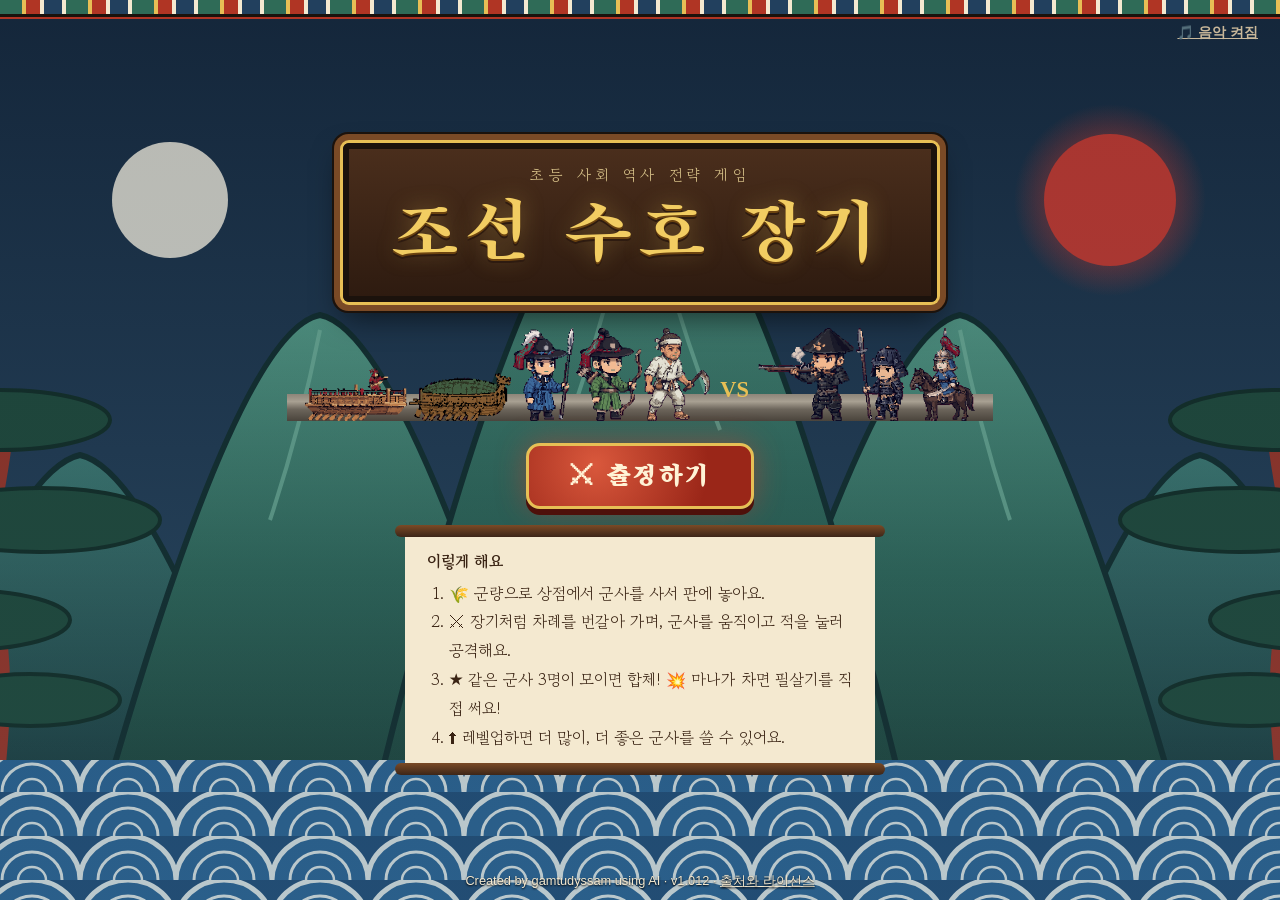
==== commit 8e461e32: "원인→결과 표시, 교과서 빈칸 직접 쓰기, 2-1 신립 들판 강제, 칸 위치·앞뒤 순서·그림 선명도·움직임, 범위 공격 미리 보기 (v1.012) Co-Authored-By: Cl" ====
--- a/index.html
+++ b/index.html
@@ -7,8 +7,8 @@
 <link rel="preconnect" href="https://fonts.googleapis.com">
 <link rel="preconnect" href="https://fonts.gstatic.com" crossorigin>
 <link rel="stylesheet" href="https://fonts.googleapis.com/css2?family=Song+Myung&family=Gowun+Batang:wght@400;700&display=swap">
-<link rel="stylesheet" href="style.css?v=1.011">
-<link rel="stylesheet" href="theme.css?v=1.011">
+<link rel="stylesheet" href="style.css?v=1.012">
+<link rel="stylesheet" href="theme.css?v=1.012">
 </head>
 <body>
 
@@ -172,10 +172,10 @@
 
 <div id="toast" class="toast hidden"></div>
 
-<script src="data.js?v=1.011"></script>
-<script src="sprites.js?v=1.011"></script>
-<script src="sprites-hd.js?v=1.011"></script>
-<script src="engine.js?v=1.011"></script>
-<script src="game.js?v=1.011"></script>
+<script src="data.js?v=1.012"></script>
+<script src="sprites.js?v=1.012"></script>
+<script src="sprites-hd.js?v=1.012"></script>
+<script src="engine.js?v=1.012"></script>
+<script src="game.js?v=1.012"></script>
 </body>
 </html>
--- a/style.css
+++ b/style.css
@@ -365,3 +365,30 @@
 @media (max-width: 600px) { .mrow { flex-direction: column; align-items: stretch; } .mbtns { justify-content: flex-end; } }
 .piece .spr.wallblock { width: calc(28 * var(--k)); height: calc(26 * var(--k)); }
 .music-corner { position: absolute; top: 10px; right: 10px; z-index: 5; font-size: .85rem; padding: 6px 12px; }
+
+/* 원인 → 결과 (v1.012) */
+.effects .etag { display: block; font-weight: 900; color: #1e5a3c; margin-bottom: 2px; font-size: .9rem; }
+.etag2 { display: inline-block; font-weight: 900; color: #1e5a3c; font-size: .8rem; padding: 0 6px; margin-right: 4px; border-radius: 6px; background: #d6ead9; }
+.mhead { display: flex; align-items: center; gap: 8px; font-weight: 900; font-size: .9rem; padding: 0 4px; }
+.mhead .h-cause { flex: 1; color: #8e2418; }
+.mhead .h-eff { color: #1e5a3c; }
+.ctag { display: inline-block; font-size: .8rem; font-weight: 900; color: #fff; background: #a8392b; padding: 0 6px; margin-right: 6px; border-radius: 6px; vertical-align: 1px; }
+.marrow { font-size: 1.3rem; color: #8e6a2a; flex: none; }
+@media (max-width: 600px) { .marrow { transform: rotate(90deg); align-self: center; } }
+/* 교과서 정리: 직접 쓰기 */
+input.blank { font: inherit; color: #2f68b8; font-weight: 900; cursor: text; min-width: 4em; width: auto; }
+input.blank:focus { outline: 3px solid #f2cd62; }
+input.blank.ok { border-style: solid; border-color: #2f7d4f; background: #e3f4e6; }
+input.blank.shown { border-style: solid; border-color: #8f887c; background: #efe9dc; color: #6a5a40; }
+input.blank.wrong { border-color: #c0392b; background: #fde4e0; animation: shakeX .35s; }
+#sCheck + #sNext, #sNext { margin-left: 0; }
+@keyframes shakeX { 25% { transform: translateX(-4px); } 75% { transform: translateX(4px); } }
+/* 2-1 신립 */
+.forced { display: flex; gap: 14px; align-items: center; margin: 8px 0 12px; text-align: left; }
+.forced .face { flex: none; display: flex; flex-direction: column; align-items: center; gap: 4px; --k: 3px; }
+.forced .face b { font-size: .9rem; color: #8e2418; white-space: nowrap; }
+.forced .bubble { position: relative; background: #fff; border: 2px solid #a98a45; border-radius: 12px; padding: 12px 14px; line-height: 1.6; word-break: keep-all; }
+.forced .bubble::before { content: ''; position: absolute; left: -10px; top: 50%; margin-top: -8px; border: 8px solid transparent; border-right-color: #a98a45; border-left: 0; }
+.meeting.dim .opinion { cursor: default; }
+.meeting.dim .opinion.x { opacity: .55; text-decoration: line-through; }
+.meeting.dim .opinion.pick { box-shadow: 0 0 0 3px #d4473a; }
--- a/theme.css
+++ b/theme.css
@@ -118,3 +118,41 @@
 .spr.hd.ship { animation-name: hdSail; }
 @keyframes hdIdle { 50% { translate: 0 -3%; } }
 @keyframes hdSail { 50% { translate: 0 -2%; rotate: -1.5deg; } }
+
+/* ── v1.012 칸 안 자리·앞뒤 순서·움직임 ── */
+/* 그림은 4배로 키운 원본을 부드럽게 줄여 그림 → 도트 크기가 고르게 보임 */
+.spr.hd { image-rendering: auto; }
+/* 발이 칸 가운데 아래쪽(약 3/4 높이)에 서도록 */
+.piece .spr { margin-bottom: calc(var(--hexw, 60px) * .27); }
+.piece .base { bottom: calc(var(--hexw, 60px) * .19); height: calc(var(--hexw, 60px) * .17); left: 20%; right: 20%; }
+.piece .bars { top: auto; bottom: calc(var(--hexw, 60px) * .27 + var(--k) * 31 + 2px); }
+.piece .stars { top: auto; bottom: calc(var(--hexw, 60px) * .27 + var(--k) * 31 + var(--hexw, 60px) * .08); }
+.piece .its { bottom: calc(var(--hexw, 60px) * .04); }
+.slot .piece .spr, .mini .piece .spr { margin-bottom: 4%; }
+.slot .piece .base { bottom: 6%; height: 20%; }
+.slot .piece .bars, .slot .piece .stars { bottom: auto; top: 2%; }
+/* 효과·글씨는 군사보다 위에 */
+.shot { z-index: 30; } .fx { z-index: 31; } .ftext { z-index: 32; } .banner { z-index: 33; }
+/* 보는 방향 */
+.piece.face-l .spr.hd { scale: -1 1; }
+.piece.face-r .spr.hd { scale: 1 1; }
+/* 걷기: 통통 튀며 이동 */
+.piece { transition: left .36s ease-in-out, top .36s ease-in-out, translate .16s ease-out, opacity .5s; }
+.piece.walk .spr.hd { animation: hdWalk .18s ease-in-out 2; }
+@keyframes hdWalk { 0%, 100% { transform: none; } 50% { transform: translateY(-9%) rotate(4deg); } }
+/* 근접 공격: 몸을 뒤로 젖혔다가 앞으로 찌르기 (방향은 scale로 함께 뒤집힘) */
+.piece.atk-m .spr.hd { animation: hdMelee .42s ease-out; }
+@keyframes hdMelee { 0% { transform: none; } 25% { transform: translateX(-8%) rotate(-10deg); } 50% { transform: translateX(10%) rotate(12deg) scale(1.08, .94); } 100% { transform: none; } }
+/* 원거리 공격: 쏠 때 뒤로 밀리는 반동 */
+.piece.atk-r .spr.hd { animation: hdRanged .42s ease-out; }
+@keyframes hdRanged { 0% { transform: none; } 20% { transform: translateX(3%) scale(1.04); } 40% { transform: translateX(-9%) rotate(-5deg); } 100% { transform: none; } }
+/* 맞을 때 움찔 */
+.piece.flash .spr.hd { animation: hdHit .3s ease-out; }
+@keyframes hdHit { 0% { transform: none; filter: brightness(2.4) saturate(.3); } 40% { transform: translateX(-6%); } 100% { transform: none; filter: none; } }
+/* 범위 공격 미리 보기(노랑)와 맞은 칸(빨강) */
+.board .hex.aoe::before, .board .hex.aoe-c::before { content: ""; position: absolute; inset: 6%; clip-path: polygon(50% 0, 100% 25%, 100% 75%, 50% 100%, 0 75%, 0 25%); background: rgba(255, 214, 64, .42); box-shadow: inset 0 0 0 3px #ffd640; z-index: 1; pointer-events: none; animation: aoePulse .8s ease-in-out infinite; }
+.board .hex.aoe-c::before { background: rgba(255, 120, 40, .55); }
+@keyframes aoePulse { 50% { opacity: .55; } }
+.board .hex.aoe-hit::before { content: ""; position: absolute; inset: 2%; clip-path: polygon(50% 0, 100% 25%, 100% 75%, 50% 100%, 0 75%, 0 25%); background: radial-gradient(circle, rgba(255, 230, 120, .9), rgba(230, 60, 30, .7) 60%, rgba(230, 60, 30, 0)); z-index: 1; pointer-events: none; animation: aoeHit .7s ease-out forwards; }
+@keyframes aoeHit { 0% { opacity: 1; transform: scale(.6); } 100% { opacity: 0; transform: scale(1.05); } }
+.board .piece .cargo { bottom: calc(var(--hexw, 60px) * .27 + var(--k) * 7); }
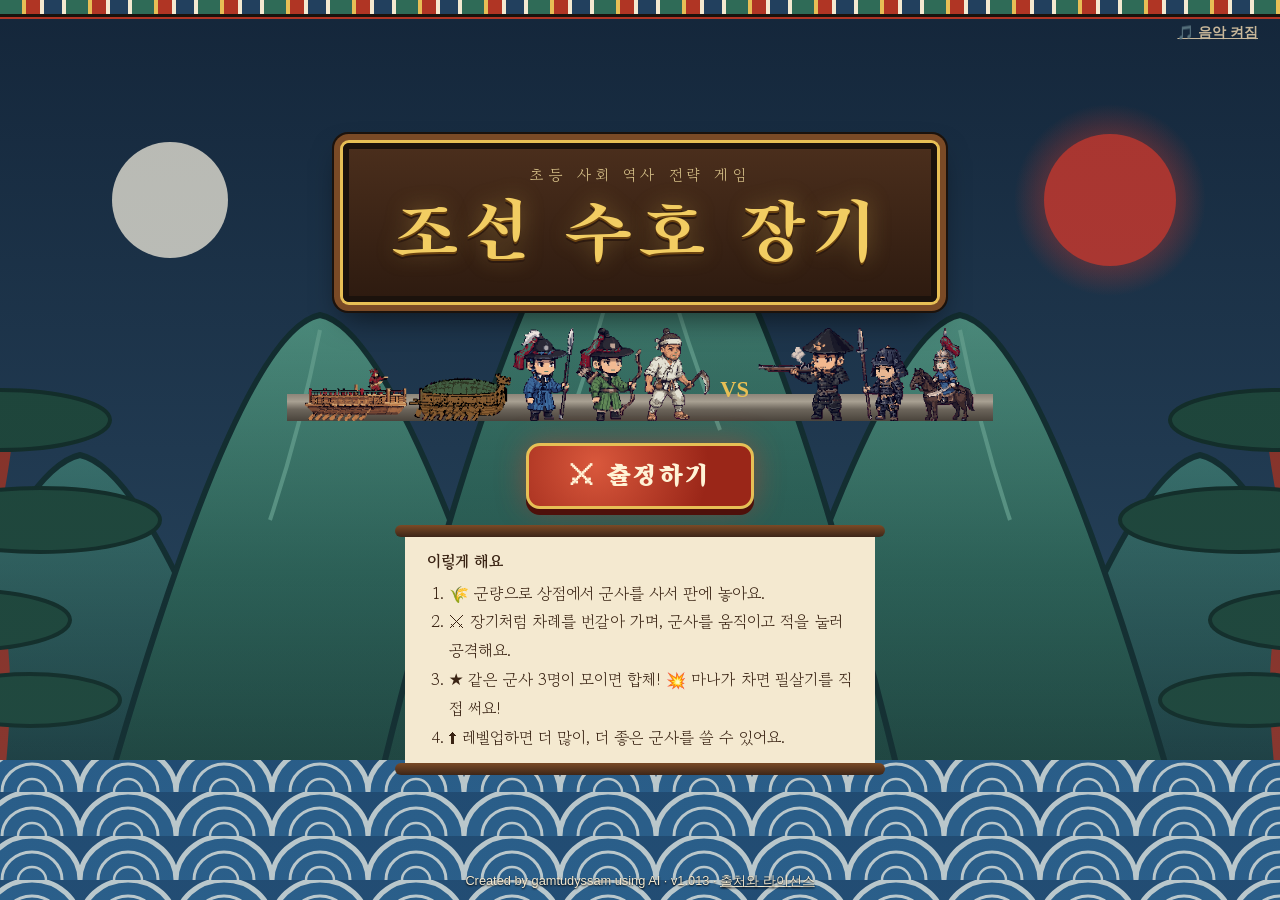
==== commit 20ae7957: "1-1 상점에 병선이 안 나오던 문제: 배가 없으면 꼭 하나 보여 줌 (v1.013) Co-Authored-By: Claude Opus 5.5 <noreply@anthropic.c" ====
--- a/index.html
+++ b/index.html
@@ -7,8 +7,8 @@
 <link rel="preconnect" href="https://fonts.googleapis.com">
 <link rel="preconnect" href="https://fonts.gstatic.com" crossorigin>
 <link rel="stylesheet" href="https://fonts.googleapis.com/css2?family=Song+Myung&family=Gowun+Batang:wght@400;700&display=swap">
-<link rel="stylesheet" href="style.css?v=1.012">
-<link rel="stylesheet" href="theme.css?v=1.012">
+<link rel="stylesheet" href="style.css?v=1.013">
+<link rel="stylesheet" href="theme.css?v=1.013">
 </head>
 <body>
 
@@ -172,10 +172,10 @@
 
 <div id="toast" class="toast hidden"></div>
 
-<script src="data.js?v=1.012"></script>
-<script src="sprites.js?v=1.012"></script>
-<script src="sprites-hd.js?v=1.012"></script>
-<script src="engine.js?v=1.012"></script>
-<script src="game.js?v=1.012"></script>
+<script src="data.js?v=1.013"></script>
+<script src="sprites.js?v=1.013"></script>
+<script src="sprites-hd.js?v=1.013"></script>
+<script src="engine.js?v=1.013"></script>
+<script src="game.js?v=1.013"></script>
 </body>
 </html>
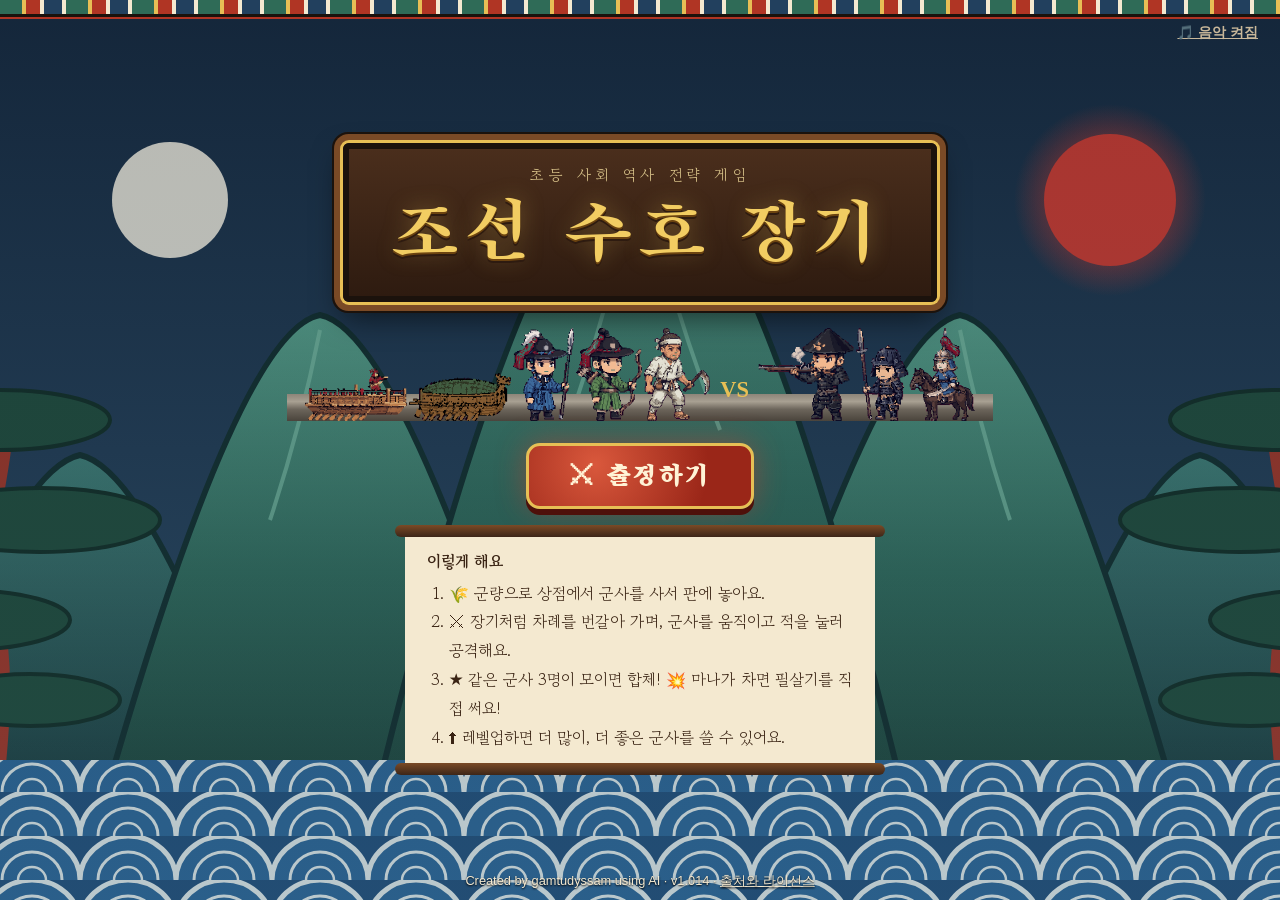
==== commit 9bf877a0: "이동 미리 보기: 반투명 군사, 패드는 두 번 눌러 이동, 그 자리에서 칠 수 있는 적 표시 (v1.014) Co-Authored-By: Claude Opus 5.5 <norepl" ====
--- a/index.html
+++ b/index.html
@@ -7,8 +7,8 @@
 <link rel="preconnect" href="https://fonts.googleapis.com">
 <link rel="preconnect" href="https://fonts.gstatic.com" crossorigin>
 <link rel="stylesheet" href="https://fonts.googleapis.com/css2?family=Song+Myung&family=Gowun+Batang:wght@400;700&display=swap">
-<link rel="stylesheet" href="style.css?v=1.013">
-<link rel="stylesheet" href="theme.css?v=1.013">
+<link rel="stylesheet" href="style.css?v=1.014">
+<link rel="stylesheet" href="theme.css?v=1.014">
 </head>
 <body>
 
@@ -172,10 +172,10 @@
 
 <div id="toast" class="toast hidden"></div>
 
-<script src="data.js?v=1.013"></script>
-<script src="sprites.js?v=1.013"></script>
-<script src="sprites-hd.js?v=1.013"></script>
-<script src="engine.js?v=1.013"></script>
-<script src="game.js?v=1.013"></script>
+<script src="data.js?v=1.014"></script>
+<script src="sprites.js?v=1.014"></script>
+<script src="sprites-hd.js?v=1.014"></script>
+<script src="engine.js?v=1.014"></script>
+<script src="game.js?v=1.014"></script>
 </body>
 </html>
--- a/theme.css
+++ b/theme.css
@@ -156,3 +156,13 @@
 .board .hex.aoe-hit::before { content: ""; position: absolute; inset: 2%; clip-path: polygon(50% 0, 100% 25%, 100% 75%, 50% 100%, 0 75%, 0 25%); background: radial-gradient(circle, rgba(255, 230, 120, .9), rgba(230, 60, 30, .7) 60%, rgba(230, 60, 30, 0)); z-index: 1; pointer-events: none; animation: aoeHit .7s ease-out forwards; }
 @keyframes aoeHit { 0% { opacity: 1; transform: scale(.6); } 100% { opacity: 0; transform: scale(1.05); } }
 .board .piece .cargo { bottom: calc(var(--hexw, 60px) * .27 + var(--k) * 7); }
+
+/* ── v1.014 이동 미리 보기 ── */
+.piece.ghost { opacity: .5; pointer-events: none; }
+.piece.ghost .spr.hd { animation: none; filter: drop-shadow(0 0 3px #7fd0ff) drop-shadow(0 0 6px #7fd0ff); }
+.piece.ghost .base { opacity: .6; }
+.board .hex.ghost-at::before { background: rgba(127, 208, 255, .38); }
+.board .hex.pv-tg::before { background: rgba(255, 154, 46, .38); box-shadow: inset 0 0 0 3px #ff9a2e; }
+.piece.pv-tgt .spr { filter: drop-shadow(0 0 3px #ff9a2e) drop-shadow(0 0 6px #ff9a2e); }
+.piece.pv-tgt::after { content: "⚔"; position: absolute; left: 50%; bottom: calc(var(--hexw, 60px) * .27 + var(--k) * 31 + var(--hexw, 60px) * .1); transform: translateX(-50%); z-index: 5; font-size: calc(var(--hexw, 60px) * .26); line-height: 1; padding: 2px 5px; border-radius: 8px; background: rgba(160, 60, 10, .9); color: #fff; box-shadow: 0 0 0 2px #ffcf7a; animation: pvBob .7s ease-in-out infinite; pointer-events: none; }
+@keyframes pvBob { 50% { translate: 0 -12%; } }
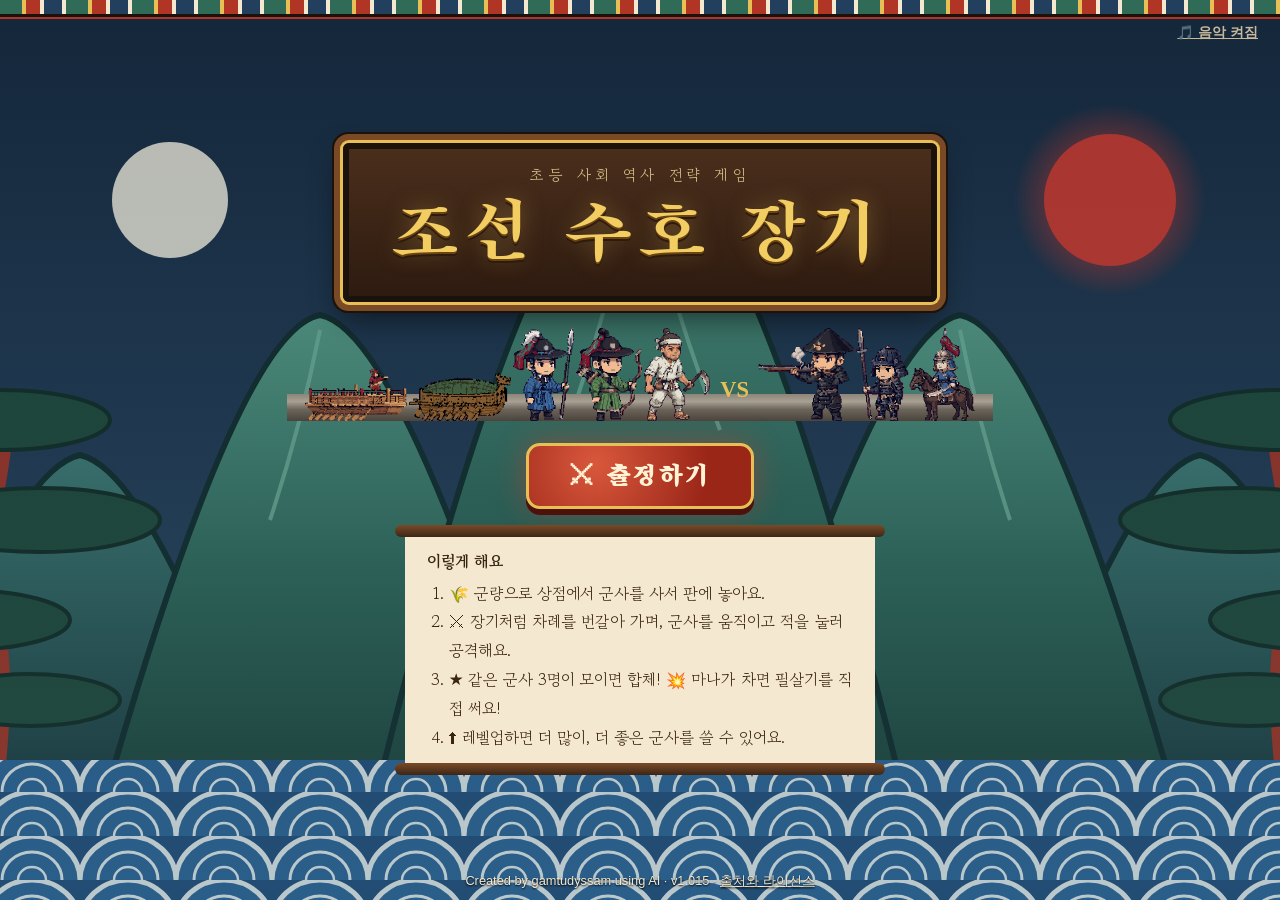
==== commit 225e6db7: "학익진 연출: 배들이 학 날개 모양으로 적을 둘러싸고 한꺼번에 포격 (v1.015) Co-Authored-By: Claude Opus 5.5 <noreply@anthropic.co" ====
--- a/index.html
+++ b/index.html
@@ -7,8 +7,8 @@
 <link rel="preconnect" href="https://fonts.googleapis.com">
 <link rel="preconnect" href="https://fonts.gstatic.com" crossorigin>
 <link rel="stylesheet" href="https://fonts.googleapis.com/css2?family=Song+Myung&family=Gowun+Batang:wght@400;700&display=swap">
-<link rel="stylesheet" href="style.css?v=1.014">
-<link rel="stylesheet" href="theme.css?v=1.014">
+<link rel="stylesheet" href="style.css?v=1.015">
+<link rel="stylesheet" href="theme.css?v=1.015">
 </head>
 <body>
 
@@ -172,10 +172,10 @@
 
 <div id="toast" class="toast hidden"></div>
 
-<script src="data.js?v=1.014"></script>
-<script src="sprites.js?v=1.014"></script>
-<script src="sprites-hd.js?v=1.014"></script>
-<script src="engine.js?v=1.014"></script>
-<script src="game.js?v=1.014"></script>
+<script src="data.js?v=1.015"></script>
+<script src="sprites.js?v=1.015"></script>
+<script src="sprites-hd.js?v=1.015"></script>
+<script src="engine.js?v=1.015"></script>
+<script src="game.js?v=1.015"></script>
 </body>
 </html>
--- a/theme.css
+++ b/theme.css
@@ -166,3 +166,21 @@
 .piece.pv-tgt .spr { filter: drop-shadow(0 0 3px #ff9a2e) drop-shadow(0 0 6px #ff9a2e); }
 .piece.pv-tgt::after { content: "⚔"; position: absolute; left: 50%; bottom: calc(var(--hexw, 60px) * .27 + var(--k) * 31 + var(--hexw, 60px) * .1); transform: translateX(-50%); z-index: 5; font-size: calc(var(--hexw, 60px) * .26); line-height: 1; padding: 2px 5px; border-radius: 8px; background: rgba(160, 60, 10, .9); color: #fff; box-shadow: 0 0 0 2px #ffcf7a; animation: pvBob .7s ease-in-out infinite; pointer-events: none; }
 @keyframes pvBob { 50% { translate: 0 -12%; } }
+
+/* ── v1.015 학익진 연출 ── */
+.board.crane-mode::after { content: ""; position: absolute; inset: 0; z-index: 2; pointer-events: none; background: radial-gradient(ellipse at 50% 40%, rgba(10, 30, 60, 0) 30%, rgba(10, 30, 60, .45) 100%); animation: craneDim .4s ease-out; }
+@keyframes craneDim { from { opacity: 0; } }
+.crane-wing { position: absolute; inset: 0; width: 100%; height: 100%; z-index: 20; pointer-events: none; overflow: visible; }
+.crane-wing polyline { fill: none; stroke: #fff6d8; stroke-width: 3; stroke-dasharray: 8 6; stroke-linecap: round; stroke-linejoin: round; vector-effect: non-scaling-stroke; filter: drop-shadow(0 0 4px rgba(127, 208, 255, .9)); animation: craneDraw .7s ease-out both; }
+@keyframes craneDraw { from { opacity: 0; stroke-dashoffset: 80; } to { opacity: .95; stroke-dashoffset: 0; } }
+.crane-wing.out, .crane-label.out { opacity: 0; transition: opacity .45s; }
+.crane-label { position: absolute; transform: translate(-50%, -50%); z-index: 34; pointer-events: none; white-space: nowrap; font-family: var(--serif); font-weight: 900; font-size: calc(var(--hexw, 60px) * .24); color: #fff3c0; background: rgba(20, 50, 90, .88); padding: 3px 12px; border-radius: 10px; box-shadow: 0 0 0 2px #e8c35a; animation: bannerIn 1.4s forwards; }
+.piece.phantom { pointer-events: none; }
+.piece.phantom .base { display: none; }
+.shot.ball.big { width: 14px; height: 14px; margin: -7px 0 0 -7px; }
+.muzzle { position: absolute; width: 26px; height: 26px; margin: -13px 0 0 -13px; border-radius: 50%; z-index: 30; pointer-events: none; background: radial-gradient(circle, #fff6c0 0, #ffb030 40%, rgba(255, 90, 20, 0) 70%); animation: muzzle .26s ease-out forwards; }
+@keyframes muzzle { from { transform: scale(.4); opacity: 1; } to { transform: scale(1.6); opacity: 0; } }
+.crane-label { display: grid; gap: 2px; text-align: center; animation: craneLabel 1.9s forwards; }
+.crane-label b { font-size: calc(var(--hexw, 60px) * .3); }
+.crane-label small { font-family: var(--body2, inherit); font-weight: 700; font-size: calc(var(--hexw, 60px) * .17); color: #e8f2ff; }
+@keyframes craneLabel { 0% { transform: translate(-50%, -50%) scale(.6); opacity: 0; } 12% { transform: translate(-50%, -50%) scale(1.06); opacity: 1; } 20%, 85% { transform: translate(-50%, -50%) scale(1); opacity: 1; } 100% { transform: translate(-50%, -50%) scale(1); opacity: 0; } }
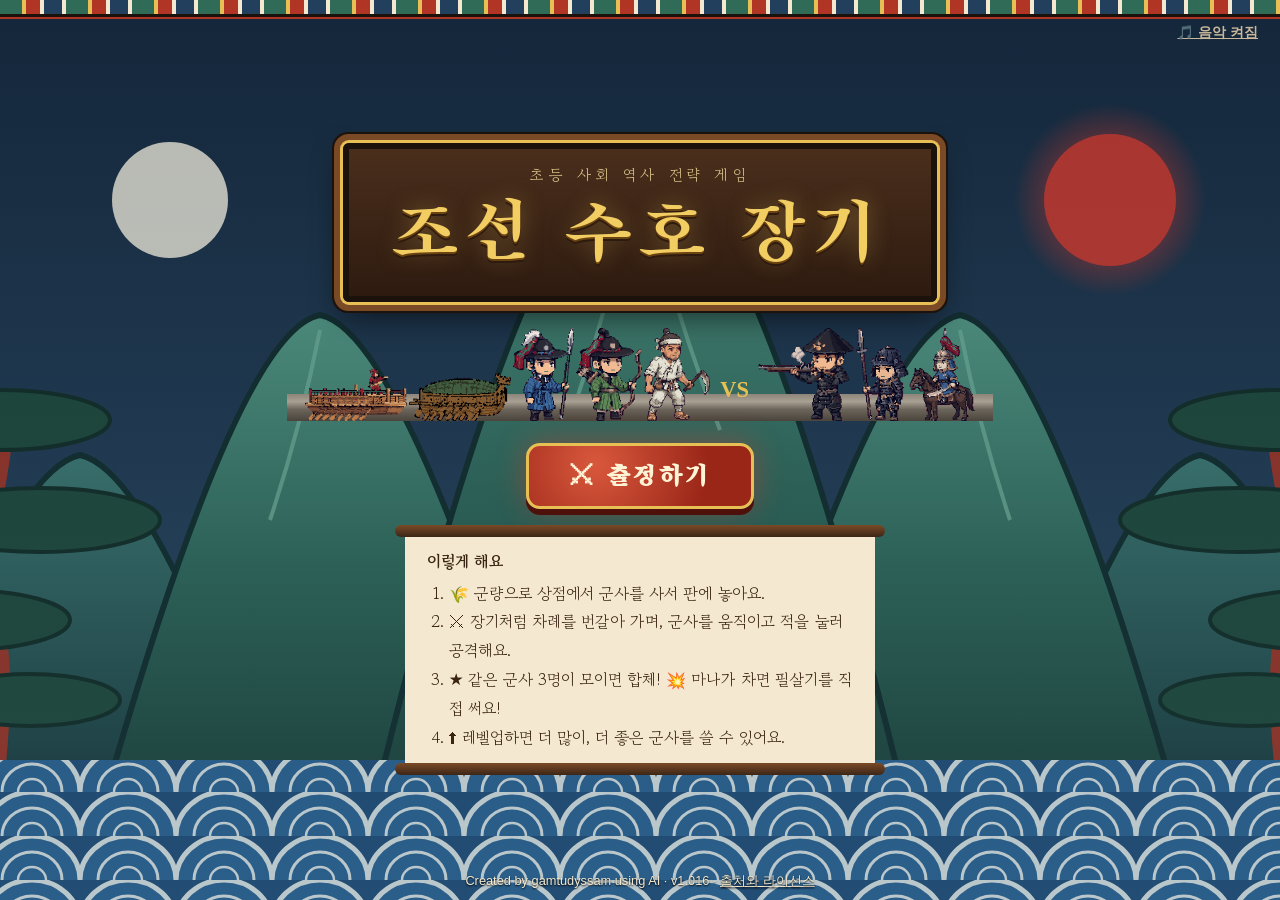
==== commit 580e6d1a: "정사각형 칸 판으로 바꿈(8방향), 배경을 칸에 맞춰 다시 그림, 3장 전투가 멈추던 버그 고침 (v1.016) Co-Authored-By: Claude Opus 5.5 <nore" ====
--- a/index.html
+++ b/index.html
@@ -7,8 +7,8 @@
 <link rel="preconnect" href="https://fonts.googleapis.com">
 <link rel="preconnect" href="https://fonts.gstatic.com" crossorigin>
 <link rel="stylesheet" href="https://fonts.googleapis.com/css2?family=Song+Myung&family=Gowun+Batang:wght@400;700&display=swap">
-<link rel="stylesheet" href="style.css?v=1.015">
-<link rel="stylesheet" href="theme.css?v=1.015">
+<link rel="stylesheet" href="style.css?v=1.016">
+<link rel="stylesheet" href="theme.css?v=1.016">
 </head>
 <body>
 
@@ -172,10 +172,10 @@
 
 <div id="toast" class="toast hidden"></div>
 
-<script src="data.js?v=1.015"></script>
-<script src="sprites.js?v=1.015"></script>
-<script src="sprites-hd.js?v=1.015"></script>
-<script src="engine.js?v=1.015"></script>
-<script src="game.js?v=1.015"></script>
+<script src="data.js?v=1.016"></script>
+<script src="sprites.js?v=1.016"></script>
+<script src="sprites-hd.js?v=1.016"></script>
+<script src="engine.js?v=1.016"></script>
+<script src="game.js?v=1.016"></script>
 </body>
 </html>
--- a/theme.css
+++ b/theme.css
@@ -184,3 +184,21 @@
 .crane-label b { font-size: calc(var(--hexw, 60px) * .3); }
 .crane-label small { font-family: var(--body2, inherit); font-weight: 700; font-size: calc(var(--hexw, 60px) * .17); color: #e8f2ff; }
 @keyframes craneLabel { 0% { transform: translate(-50%, -50%) scale(.6); opacity: 0; } 12% { transform: translate(-50%, -50%) scale(1.06); opacity: 1; } 20%, 85% { transform: translate(-50%, -50%) scale(1); opacity: 1; } 100% { transform: translate(-50%, -50%) scale(1); opacity: 0; } }
+
+/* ══ v1.016 정사각형 칸 판 ══ 7칸 × 6줄, 군사는 자기 칸 안에 딱 들어감 */
+.board { aspect-ratio: 7 / 6; }
+.hex { clip-path: none; transform: none; border-radius: 0; box-shadow: inset 0 0 0 1px rgba(30, 18, 8, .55); }
+.hex::before { clip-path: none; inset: 3px; border-radius: 4px; }
+.board .hex.aoe::before, .board .hex.aoe-c::before, .board .hex.aoe-hit::before { clip-path: none; border-radius: 4px; }
+.frontline { top: calc(50% - 1px); }
+.piece { width: calc(100% / 7); height: calc(100% / 6); }
+.piece .spr { margin-bottom: calc(var(--hexw, 60px) * .07); }
+.piece .base { bottom: calc(var(--hexw, 60px) * .03); height: calc(var(--hexw, 60px) * .14); left: 16%; right: 16%; }
+.piece .bars { top: 3%; bottom: auto; left: 12%; right: 12%; }
+.piece .stars { top: auto; bottom: 1%; left: 4%; right: auto; text-align: left; font-size: calc(var(--hexw) * .17); }
+.piece .its { bottom: 1%; left: auto; right: 4%; justify-content: flex-end; font-size: calc(var(--hexw) * .15); }
+.board .piece .cargo { bottom: calc(var(--hexw, 60px) * .07 + var(--k) * 7); }
+.piece.pv-tgt::after { bottom: auto; top: -14%; }
+.slot .piece .spr, .mini .piece .spr { margin-bottom: 4%; }
+.slot .piece .base { bottom: 6%; height: 20%; }
+.slot .piece .bars { top: 2%; }
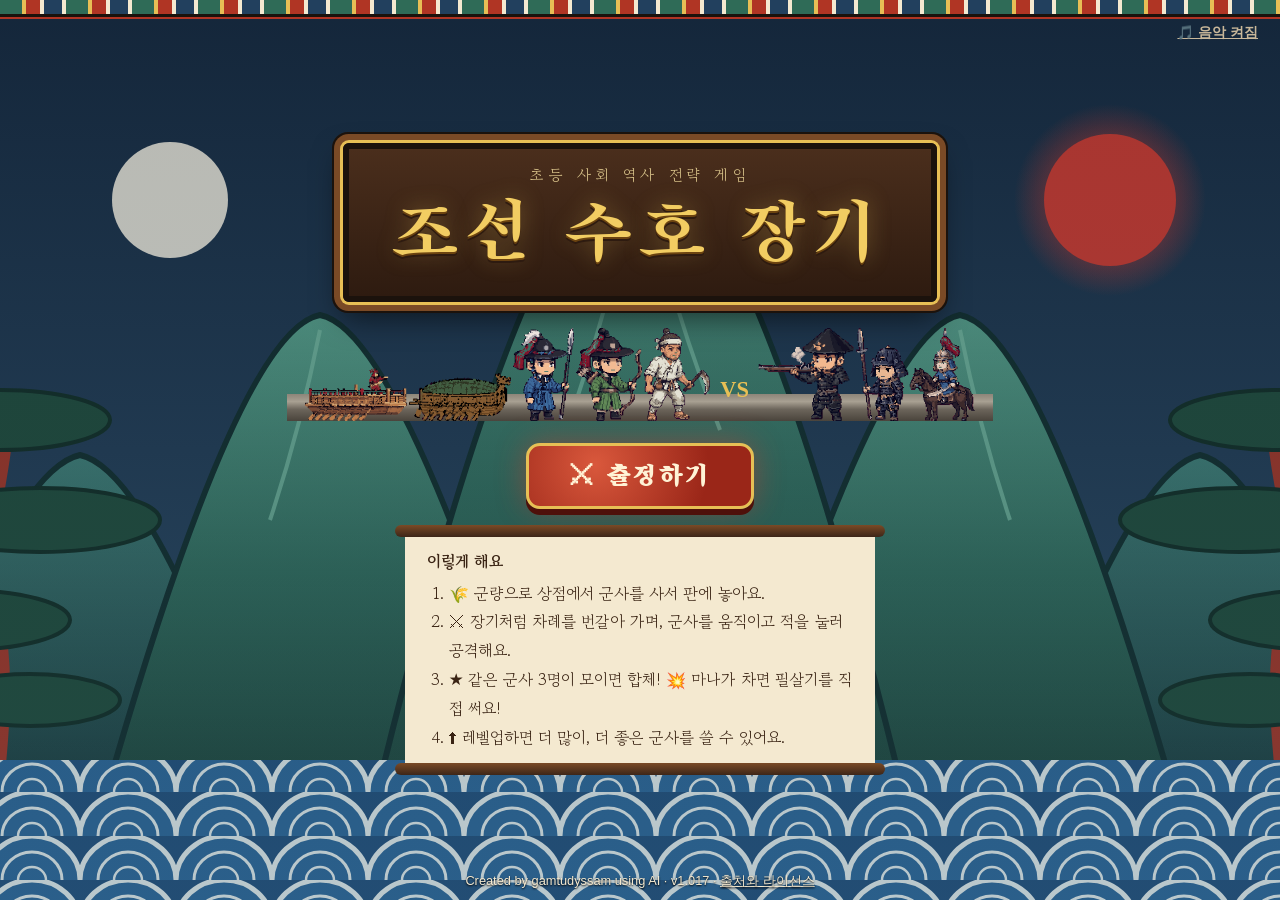
==== commit e7f1e4e2: "단계마다 군사를 처음부터 모으기: 지난 단계 군사는 돌려보내고 군량 환급 (v1.017) - 단계 시작 때 판·배 위·대기석 군사를 모두 돌려보내고 산 값만큼 군량을 돌려줌 - 레" ====
--- a/index.html
+++ b/index.html
@@ -7,8 +7,8 @@
 <link rel="preconnect" href="https://fonts.googleapis.com">
 <link rel="preconnect" href="https://fonts.gstatic.com" crossorigin>
 <link rel="stylesheet" href="https://fonts.googleapis.com/css2?family=Song+Myung&family=Gowun+Batang:wght@400;700&display=swap">
-<link rel="stylesheet" href="style.css?v=1.016">
-<link rel="stylesheet" href="theme.css?v=1.016">
+<link rel="stylesheet" href="style.css?v=1.017">
+<link rel="stylesheet" href="theme.css?v=1.017">
 </head>
 <body>
 
@@ -172,10 +172,10 @@
 
 <div id="toast" class="toast hidden"></div>
 
-<script src="data.js?v=1.016"></script>
-<script src="sprites.js?v=1.016"></script>
-<script src="sprites-hd.js?v=1.016"></script>
-<script src="engine.js?v=1.016"></script>
-<script src="game.js?v=1.016"></script>
+<script src="data.js?v=1.017"></script>
+<script src="sprites.js?v=1.017"></script>
+<script src="sprites-hd.js?v=1.017"></script>
+<script src="engine.js?v=1.017"></script>
+<script src="game.js?v=1.017"></script>
 </body>
 </html>
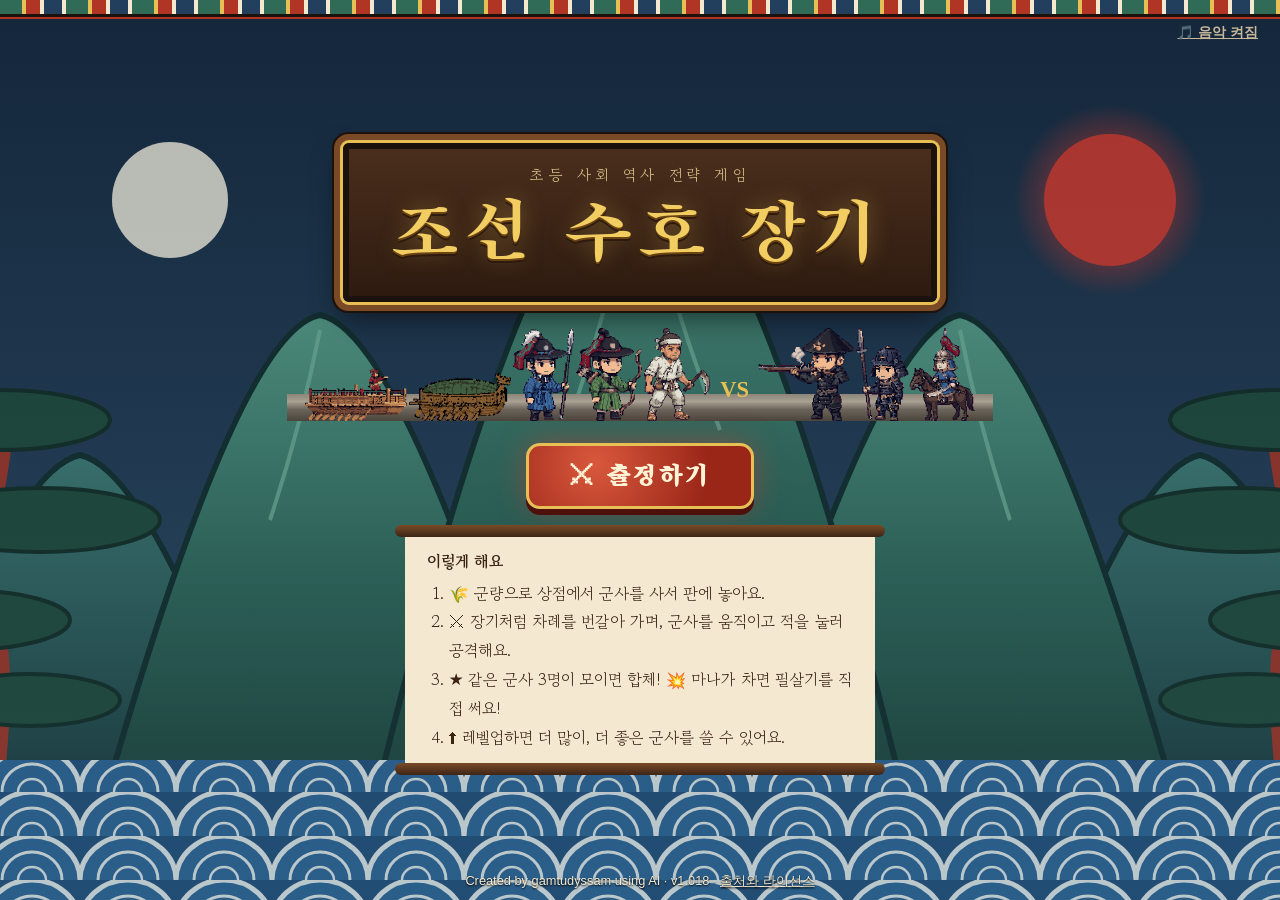
==== commit 711000fa: "휴대폰에서 군사 그림이 빠지던 문제: 그림 주소에 버전 붙이고 실패하면 다시 받기 (v1.018) Co-Authored-By: Claude Opus 5.5 <noreply@anth" ====
--- a/index.html
+++ b/index.html
@@ -7,8 +7,8 @@
 <link rel="preconnect" href="https://fonts.googleapis.com">
 <link rel="preconnect" href="https://fonts.gstatic.com" crossorigin>
 <link rel="stylesheet" href="https://fonts.googleapis.com/css2?family=Song+Myung&family=Gowun+Batang:wght@400;700&display=swap">
-<link rel="stylesheet" href="style.css?v=1.017">
-<link rel="stylesheet" href="theme.css?v=1.017">
+<link rel="stylesheet" href="style.css?v=1.018">
+<link rel="stylesheet" href="theme.css?v=1.018">
 </head>
 <body>
 
@@ -172,10 +172,10 @@
 
 <div id="toast" class="toast hidden"></div>
 
-<script src="data.js?v=1.017"></script>
-<script src="sprites.js?v=1.017"></script>
-<script src="sprites-hd.js?v=1.017"></script>
-<script src="engine.js?v=1.017"></script>
-<script src="game.js?v=1.017"></script>
+<script src="data.js?v=1.018"></script>
+<script src="sprites.js?v=1.018"></script>
+<script src="sprites-hd.js?v=1.018"></script>
+<script src="engine.js?v=1.018"></script>
+<script src="game.js?v=1.018"></script>
 </body>
 </html>
